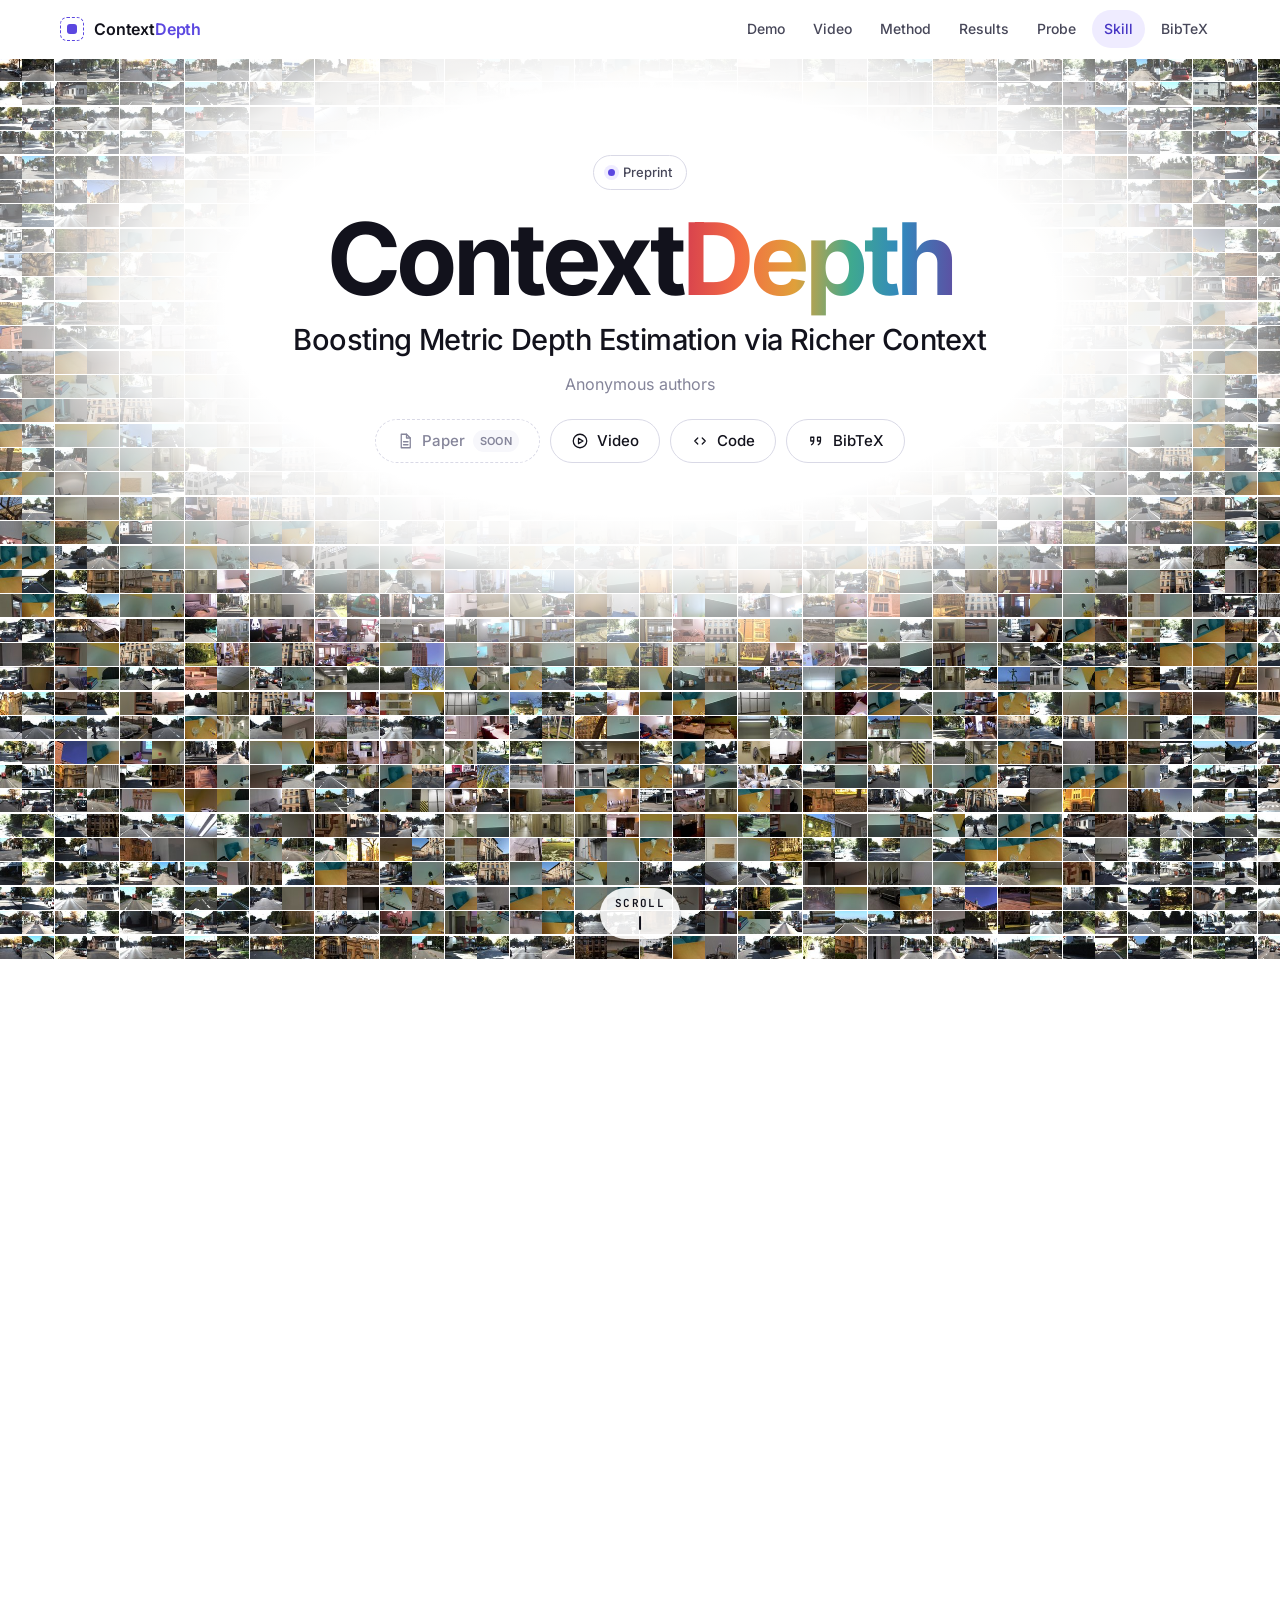
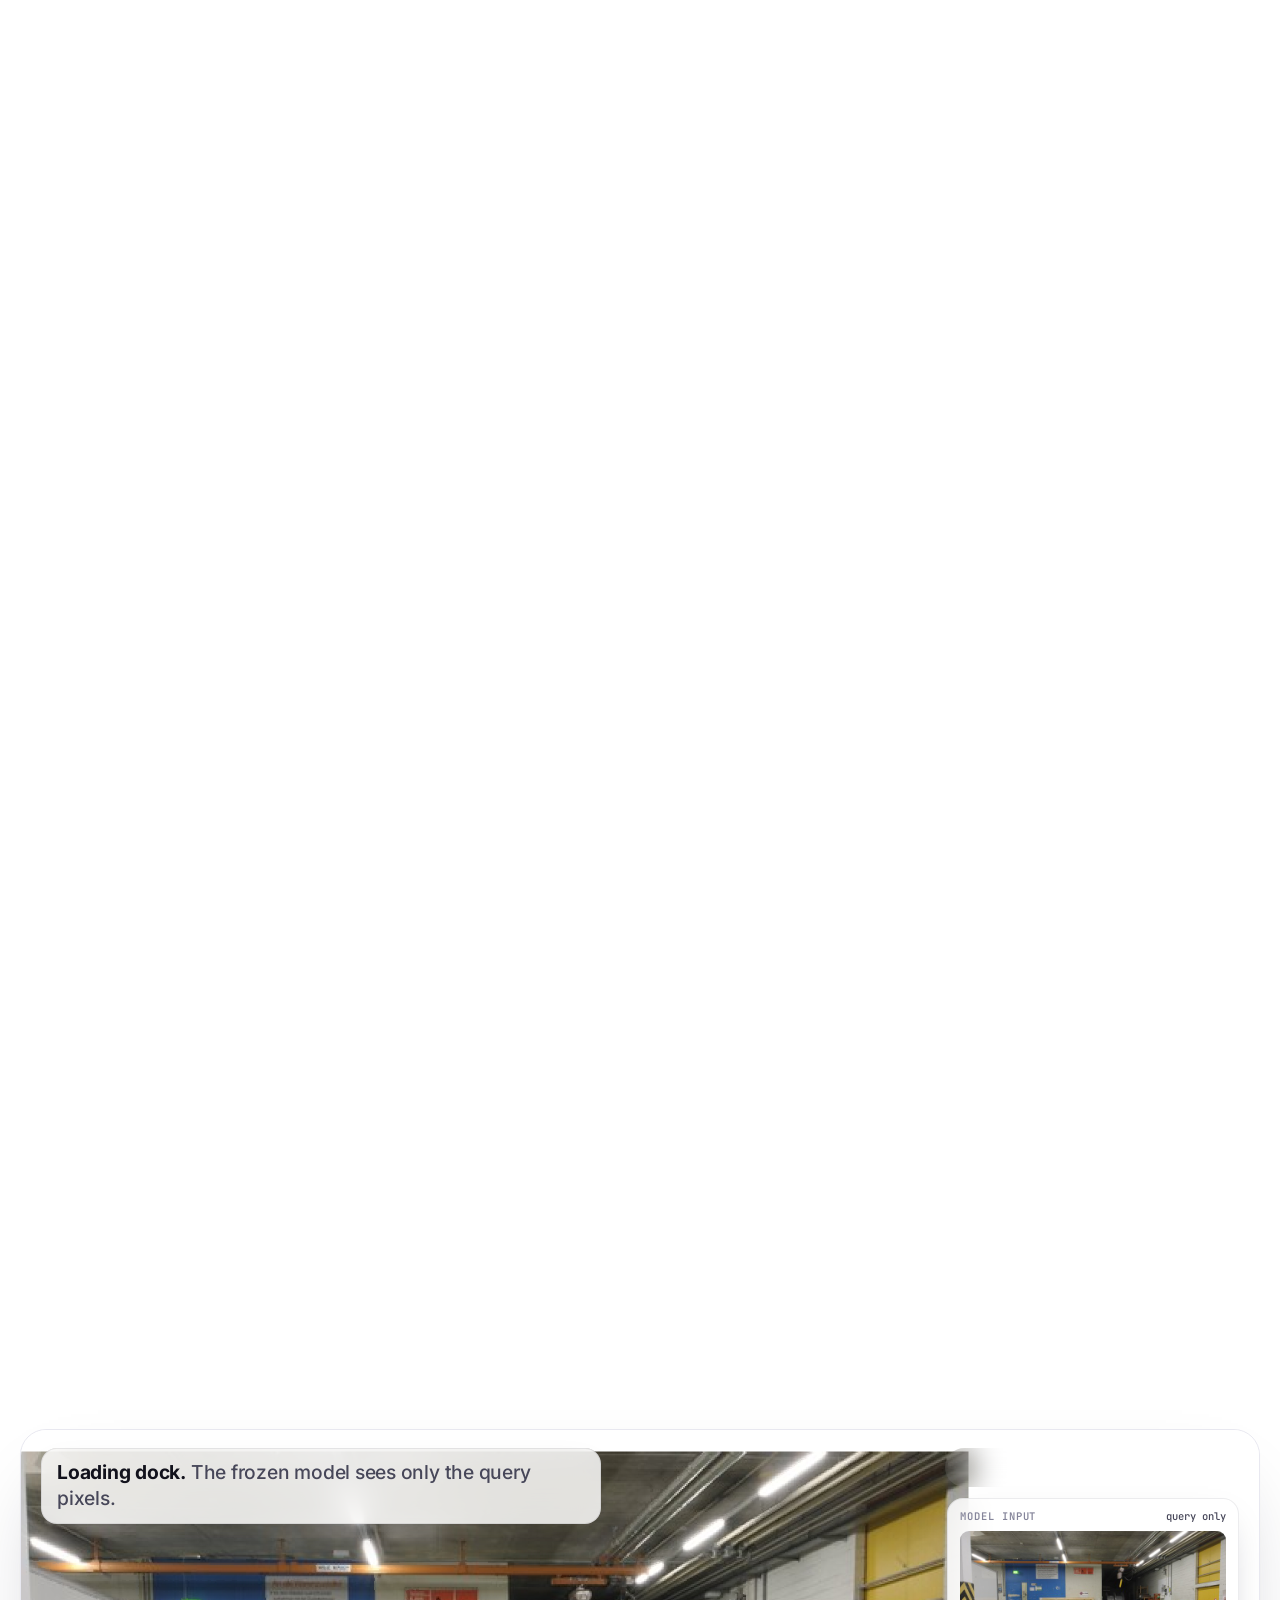
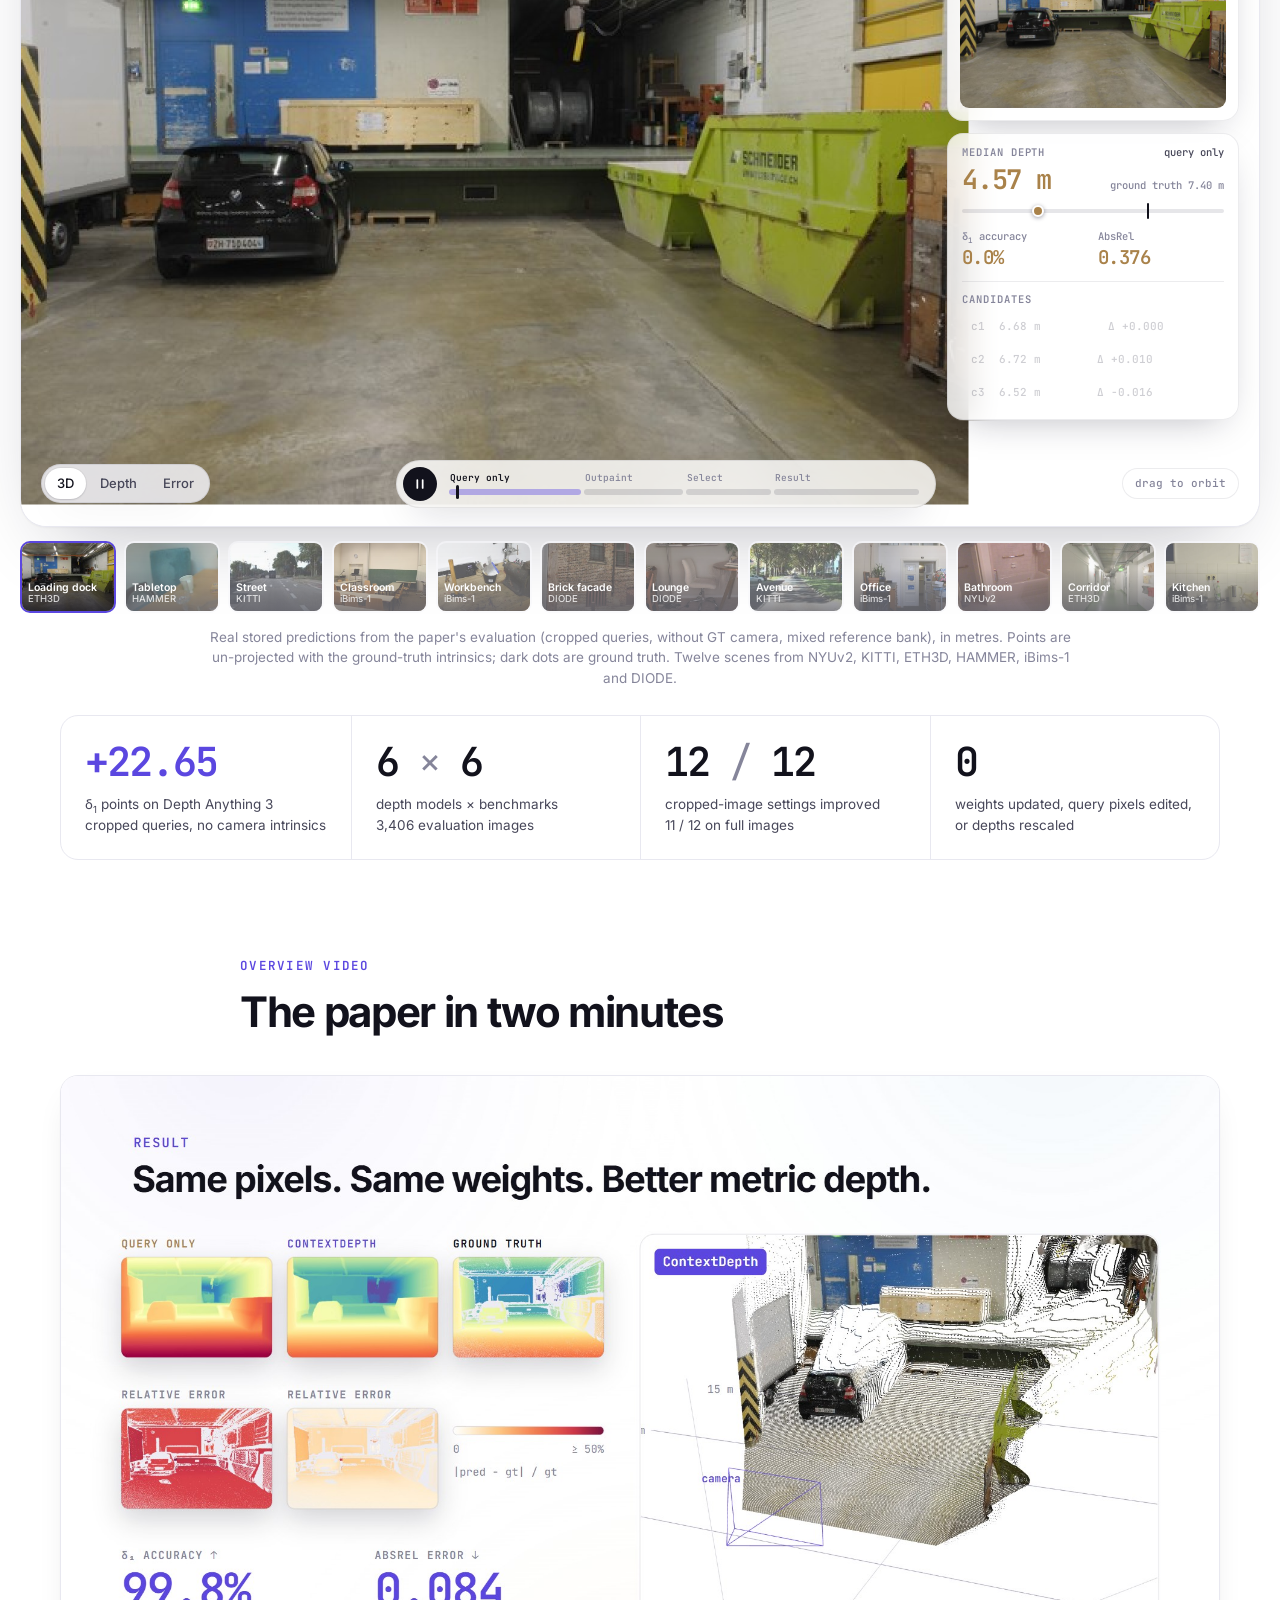
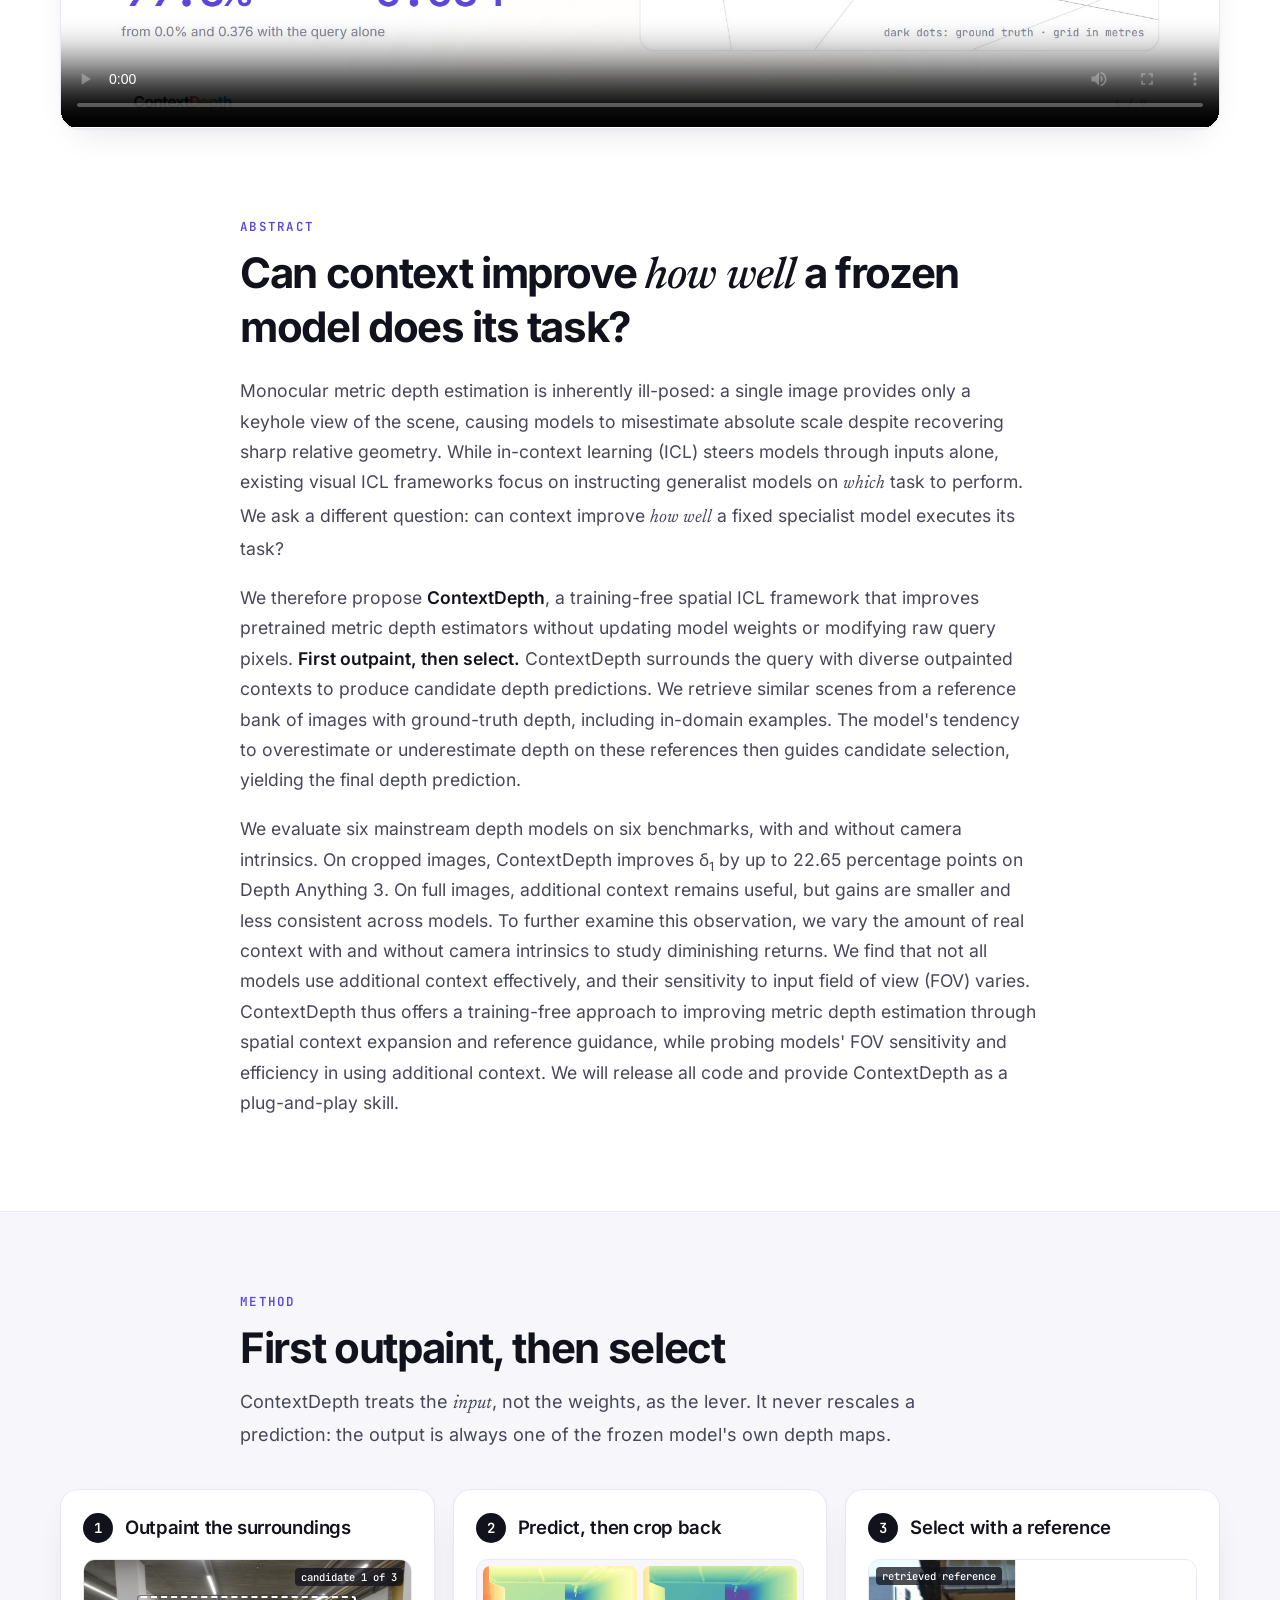
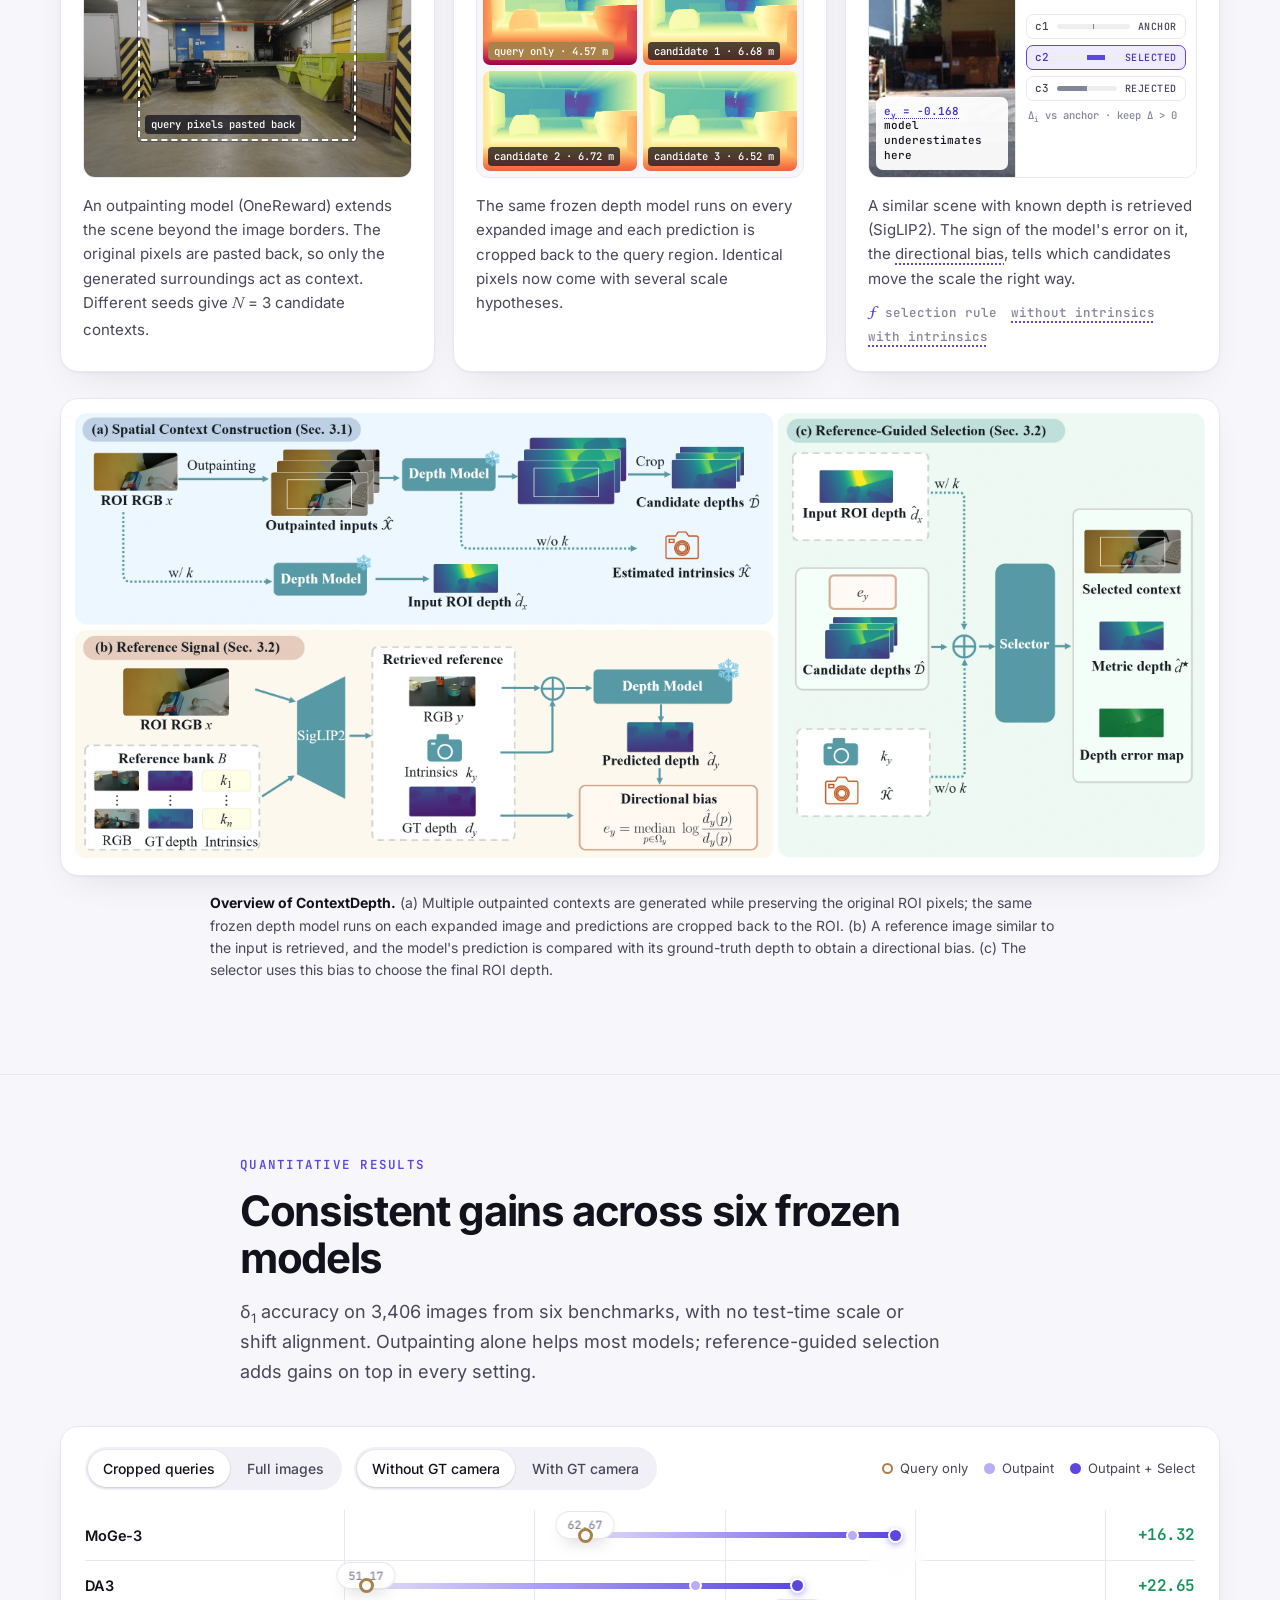
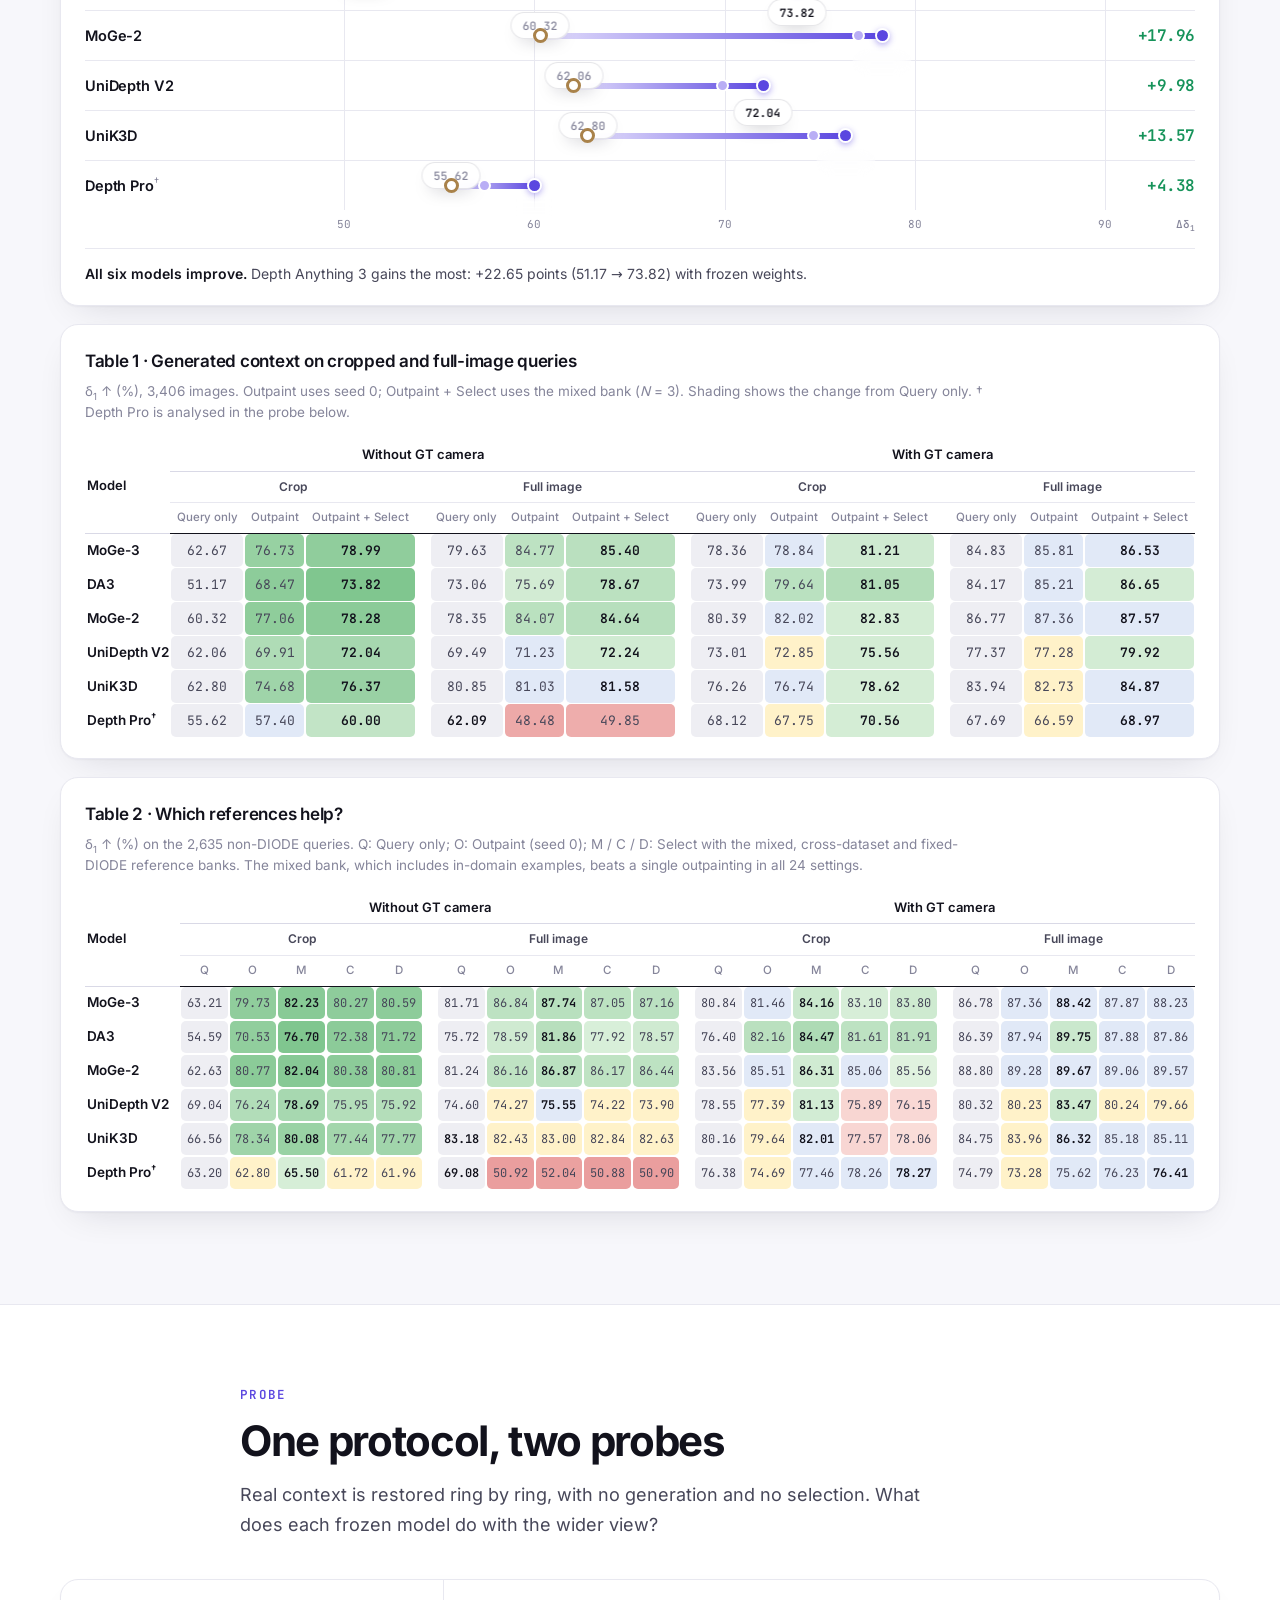
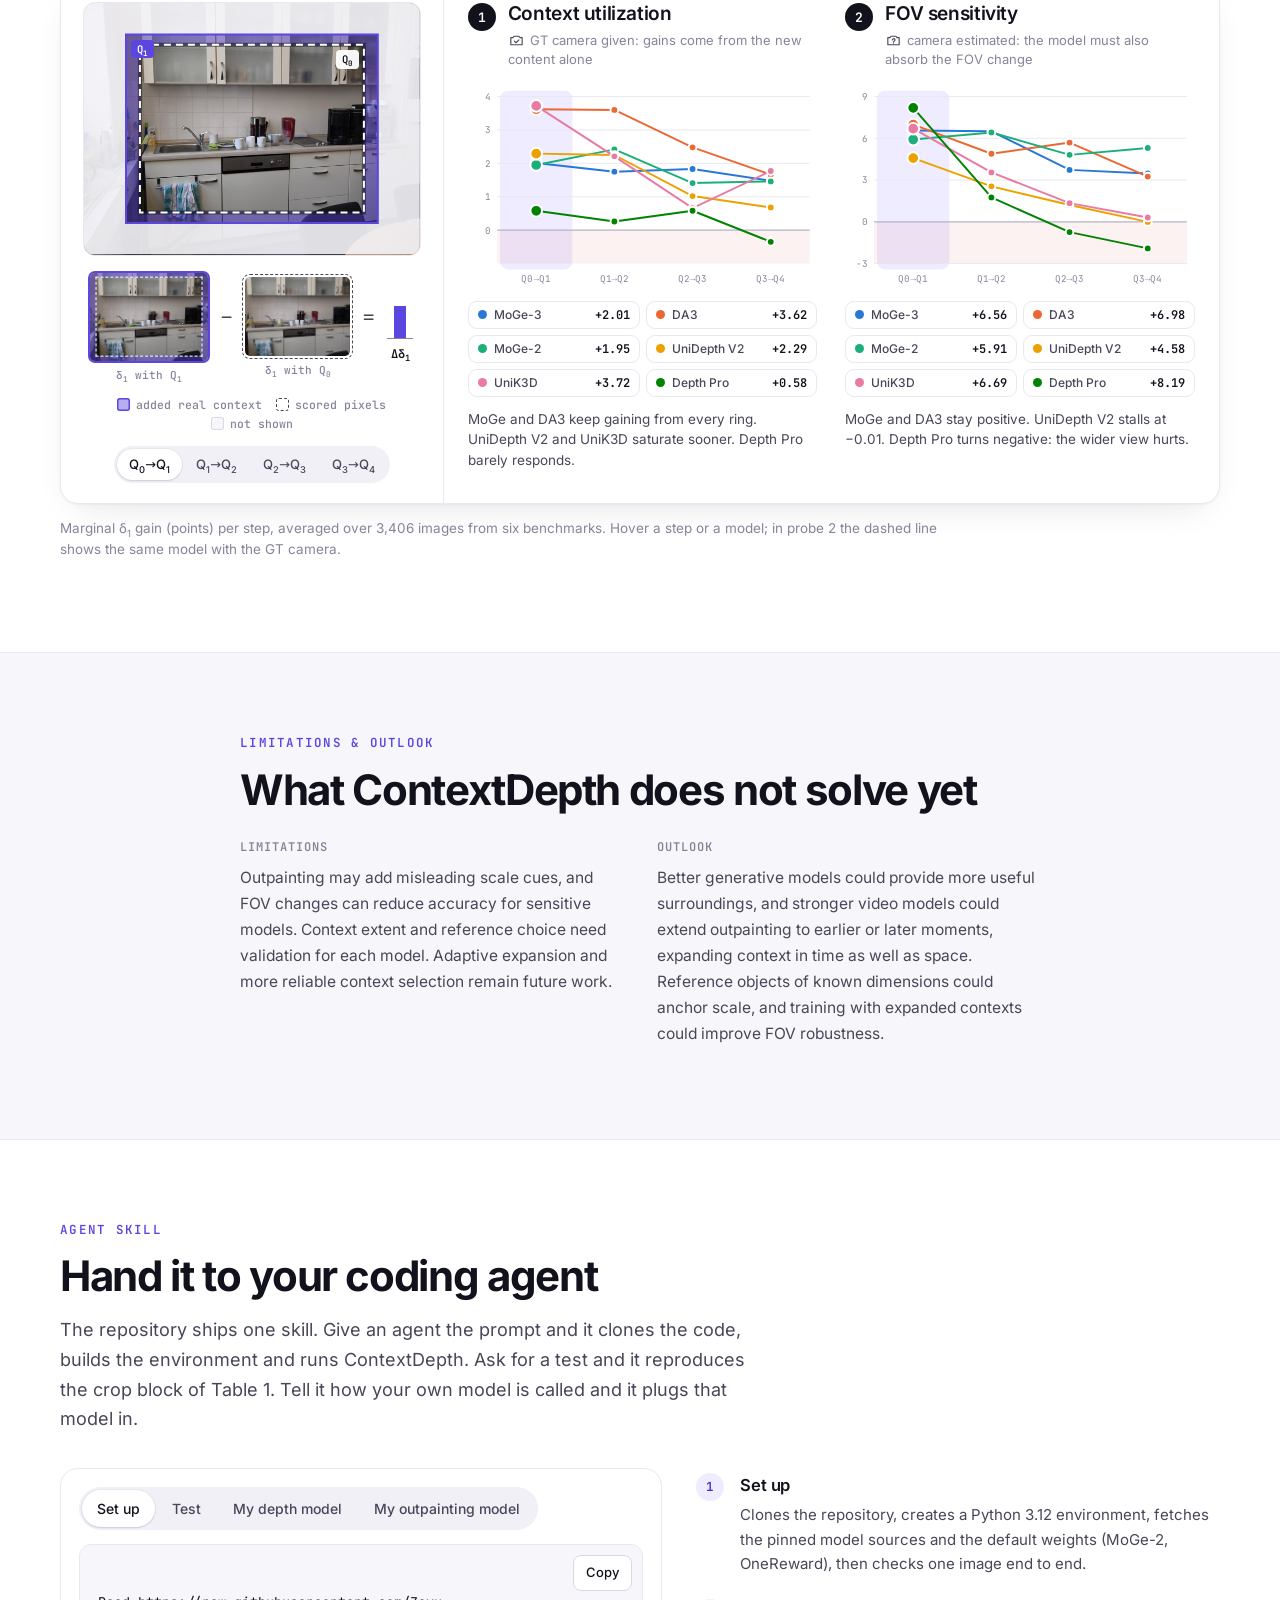
==== index.html @ 03c0731e "Project page" ====
<!doctype html>
<html lang="en">
<head>
<meta charset="utf-8">
<meta name="viewport" content="width=device-width, initial-scale=1">
<title>ContextDepth: Boosting Metric Depth Estimation via Richer Context</title>
<meta name="description" content="ContextDepth is a training-free spatial in-context learning framework: it outpaints the surroundings of an image and uses a retrieved reference to select the best metric depth prediction from a frozen depth model.">
<meta name="theme-color" content="#ffffff">
<link rel="canonical" href="https://zeyu-xiao.github.io/contextdepth/">
<meta property="og:url" content="https://zeyu-xiao.github.io/contextdepth/">
<meta name="robots" content="noindex, nofollow">
<meta property="og:title" content="ContextDepth: Boosting Metric Depth Estimation via Richer Context">
<meta property="og:description" content="First outpaint, then select. A training-free way to improve frozen metric depth models with richer visual context.">
<meta property="og:type" content="website">
<meta property="og:image" content="https://zeyu-xiao.github.io/contextdepth/static/images/social.jpg">
<meta property="og:image:width" content="1200">
<meta property="og:image:height" content="630">
<meta name="twitter:card" content="summary_large_image">
<meta name="twitter:image" content="https://zeyu-xiao.github.io/contextdepth/static/images/social.jpg">
<link rel="icon" href="static/images/favicon.svg" type="image/svg+xml">
<link rel="apple-touch-icon" href="static/images/apple-touch-icon.png">
<!-- Fonts are served from static/fonts: the page makes no request to any other host. -->
<link rel="stylesheet" href="static/css/fonts.css?v=28e9a4ce">
<link rel="stylesheet" href="static/css/style.css?v=b9f60dcc">
</head>
<body>
<noscript><p style="margin:0;padding:12px 16px;background:#fff6e5;color:#5a4300;font:14px/1.5 system-ui,sans-serif;text-align:center">The interactive figures on this page need JavaScript. The video, method and tables are still readable below.</p></noscript>

<header class="nav" id="nav">
  <div class="nav-inner">
    <a class="brand" href="#top" aria-label="ContextDepth, back to top">
      <span class="brand-mark" aria-hidden="true"><i></i></span>
      <span>Context<b>Depth</b></span>
    </a>
    <nav class="nav-links" aria-label="Sections">
      <a href="#demo">Demo</a>
      <a href="#video">Video</a>
      <a href="#method">Method</a>
      <a href="#results">Results</a>
      <a href="#probe">Probe</a>
      <a href="#skill">Skill</a>
      <a href="#bibtex">BibTeX</a>
    </nav>
  </div>
</header>

<main id="top">

<!-- ───────────────────────────── Wall (hero) ───────────────────────────── -->
<!-- Scroll-driven: queries -> outpainted context -> query-only depth -> ContextDepth -> ground truth -> 3D -->
<section class="wall" id="wall" aria-label="Wall of evaluation queries on which ContextDepth improves the frozen model">
  <div class="wall-pin" id="wall-pin">
    <canvas id="wall-canvas"></canvas>
    <div class="wall-veil" id="wall-veil"></div>

    <div class="wall-hero" id="wall-hero">
      <p class="eyebrow-pill"><span class="dot"></span>Preprint</p>
      <h1 class="title">Context<span class="grad">Depth</span></h1>
      <p class="subtitle">Boosting Metric Depth Estimation via Richer Context</p>

      <!-- Authors, paper and code links are filled in by tools/build_dist.ps1 from tools/deploy.json. -->
      <p class="authors">Anonymous authors</p>

      <div class="actions">
        <span class="btn btn-soon" title="The paper will be linked here"><svg viewBox="0 0 24 24" aria-hidden="true"><path d="M7 3h7l5 5v13H7z"/><path d="M14 3v5h5M10 13h6M10 17h6"/></svg>Paper <small>soon</small></span>
        <a class="btn" href="#video">
          <svg viewBox="0 0 24 24" aria-hidden="true"><circle cx="12" cy="12" r="9"/><path d="M10 8.5v7l6-3.5z"/></svg>Video
        </a>
        <a class="btn" href="https://github.com/Zeyu-Xiao/contextdepth" target="_blank" rel="noopener"><svg viewBox="0 0 24 24" aria-hidden="true"><path d="M9 8l-4 4 4 4M15 8l4 4-4 4"/></svg>Code</a>
        <a class="btn" href="#bibtex">
          <svg viewBox="0 0 24 24" aria-hidden="true"><path d="M6 17c2-1 3-3 3-6V7H5v5h3M15 17c2-1 3-3 3-6V7h-4v5h3"/></svg>BibTeX
        </a>
      </div>
    </div>

    <p class="wall-cap glass" id="wall-cap" aria-live="polite"></p>
    <ol class="wall-rail glass" id="wall-rail" aria-hidden="true"></ol>
    <div class="wall-sweep" id="wall-sweep" aria-hidden="true"><span class="sw-l"></span><span class="sw-r"></span></div>
    <div class="wall-card glass" id="wall-card" hidden>
      <canvas id="wall-card-canvas"></canvas>
      <div class="wall-card-meta" id="wall-card-meta"></div>
    </div>
    <div class="wall-scroll" id="wall-scroll" aria-hidden="true"><span>Scroll</span><i></i></div>
  </div>
</section>

<!-- ───────────────────────────── Demo stage ───────────────────────────── -->
<section class="stage-sec">
  <!-- Demo stage: one scene, played end to end in 3D -->
  <div class="wrap wrap-stage" id="demo">
    <div class="stage" id="stage" data-mode="3d">
      <canvas id="st-cloud" aria-label="3D point cloud of the query, un-projected with the predicted depth"></canvas>
      <svg class="st-leaders" id="st-leaders" aria-hidden="true"></svg>
      <div class="st-labels" id="st-labels" aria-hidden="true"></div>

      <div class="st-2d" id="st-2d" hidden>
        <div class="cmp" id="cmp">
          <canvas id="cmp-a"></canvas>
          <canvas id="cmp-b"></canvas>
          <span class="tag tag-l">Query only</span>
          <span class="tag tag-r">ContextDepth</span>
          <div class="cmp-handle" id="cmp-handle"><i></i></div>
          <div class="probe" id="probe" hidden></div>
        </div>
      </div>

      <p class="st-caption" id="st-caption" aria-live="polite"></p>

      <div class="st-top">
        <div class="seg seg-sm glass" id="st-model" role="tablist" aria-label="Depth model">
          <button data-v="da3" aria-selected="true">Depth Anything 3</button>
          <button data-v="moge2" aria-selected="false">MoGe-2</button>
          <button data-v="moge3" aria-selected="false">MoGe-3</button>
        </div>
      </div>

      <aside class="st-hud" id="st-hud">
        <div class="glass st-pip">
          <div class="hud-h"><span>Model input</span><em id="st-pip-tag"></em></div>
          <div class="st-pip-view" id="st-pip-view">
            <div class="st-pip-zoom" id="st-pip-zoom"></div>
            <div class="roi" id="st-pip-roi"></div>
          </div>
        </div>
        <div class="glass st-read">
          <div class="hud-h"><span>Median depth</span><em id="st-state"></em></div>
          <div class="st-med"><b id="st-med">–</b><span id="st-gt"></span></div>
          <div class="st-gauge" id="st-gauge"><i class="g-gt"></i><i class="g-pred"></i></div>
          <div class="st-kpis">
            <div><span>δ<sub>1</sub> accuracy</span><b id="st-d1">–</b></div>
            <div><span>AbsRel</span><b id="st-ar">–</b></div>
          </div>
          <div class="hud-h hud-h2"><span>Candidates</span><em id="st-bias"></em></div>
          <div class="st-cands" id="st-cands"></div>
        </div>
      </aside>

      <div class="st-bottom">
        <div class="seg seg-sm glass" id="st-view" role="tablist" aria-label="View">
          <button data-v="3d" aria-selected="true">3D</button>
          <button data-v="depth" aria-selected="false">Depth</button>
          <button data-v="error" aria-selected="false">Error</button>
        </div>
        <div class="st-timeline glass" id="st-timeline">
          <button type="button" class="st-play" id="st-play" aria-label="Pause"><svg viewBox="0 0 24 24" aria-hidden="true"><path class="i-pause" d="M8 6v12M16 6v12"/><path class="i-play" d="M8 5.5v13l11-6.5z"/></svg></button>
          <div class="st-track" id="st-track" role="slider" aria-label="Demo timeline" tabindex="0"></div>
        </div>
        <div class="st-legend glass" id="st-legend" hidden></div>
        <span class="st-hint glass" id="st-hint">drag to orbit</span>
      </div>
    </div>

    <div class="st-strip" id="st-strip" role="tablist" aria-label="Scenes"></div>
    <p class="fine st-note">
      Real stored predictions from the paper's evaluation (cropped queries, without GT camera, mixed reference bank), in metres.
      Points are un-projected with the ground-truth intrinsics; dark dots are ground truth. Twelve scenes from NYUv2, KITTI, ETH3D, HAMMER, iBims-1 and DIODE.
    </p>
  </div>
</section>

<!-- ───────────────────────────── Key numbers ───────────────────────────── -->
<section class="numbers">
  <div class="wrap wrap-wide">
    <div class="num-grid" data-reveal>
      <div class="num">
        <b><span class="count" data-to="22.65" data-dec="2" data-prefix="+">+22.65</span></b>
        <span>δ<sub>1</sub> points on Depth Anything 3<br>cropped queries, no camera intrinsics</span>
      </div>
      <div class="num">
        <b>6 <i>×</i> 6</b>
        <span>depth models × benchmarks<br>3,406 evaluation images</span>
      </div>
      <div class="num">
        <b>12 <i>/</i> 12</b>
        <span>cropped-image settings improved<br>11 / 12 on full images</span>
      </div>
      <div class="num">
        <b>0</b>
        <span>weights updated, query pixels edited,<br>or depths rescaled</span>
      </div>
    </div>
  </div>
</section>

<!-- ───────────────────────────── Video ───────────────────────────── -->
<section id="video" class="section">
  <div class="wrap">
    <p class="kicker">Overview video</p>
    <h2>The paper in two minutes</h2>
  </div>
  <div class="wrap wrap-wide">
    <div class="video-shell card" data-reveal>
      <video id="demo-video" controls playsinline preload="metadata" poster="static/videos/poster.jpg">
        <source src="static/videos/contextdepth_overview.mp4" type="video/mp4">
        Your browser does not support HTML5 video.
      </video>
    </div>
  </div>
</section>

<!-- ───────────────────────────── Abstract ───────────────────────────── -->
<section id="abstract" class="section">
  <div class="wrap">
    <p class="kicker">Abstract</p>
    <h2>Can context improve <em>how well</em> a frozen model does its task?</h2>
    <div class="prose" data-reveal>
      <p>
        Monocular metric depth estimation is inherently ill-posed: a single image provides only a keyhole view of the scene,
        causing models to misestimate absolute scale despite recovering sharp relative geometry. While in-context learning (ICL)
        steers models through inputs alone, existing visual ICL frameworks focus on instructing generalist models on
        <em>which</em> task to perform. We ask a different question: can context improve <em>how well</em> a fixed specialist
        model executes its task?
      </p>
      <p>
        We therefore propose <strong>ContextDepth</strong>, a training-free spatial ICL framework that improves pretrained metric
        depth estimators without updating model weights or modifying raw query pixels. <strong>First outpaint, then select.</strong>
        ContextDepth surrounds the query with diverse outpainted contexts to produce candidate depth predictions. We retrieve
        similar scenes from a reference bank of images with ground-truth depth, including in-domain examples. The model's tendency
        to overestimate or underestimate depth on these references then guides candidate selection, yielding the final depth prediction.
      </p>
      <p>
        We evaluate six mainstream depth models on six benchmarks, with and without camera intrinsics. On cropped images,
        ContextDepth improves δ<sub>1</sub> by up to 22.65 percentage points on Depth Anything 3. On full images, additional
        context remains useful, but gains are smaller and less consistent across models. To further examine this observation,
        we vary the amount of real context with and without camera intrinsics to study diminishing returns. We find that not all
        models use additional context effectively, and their sensitivity to input field of view (FOV) varies. ContextDepth thus
        offers a training-free approach to improving metric depth estimation through spatial context expansion and reference
        guidance, while probing models' FOV sensitivity and efficiency in using additional context. We will release all code and
        provide ContextDepth as a plug-and-play skill.
      </p>
    </div>
  </div>
</section>

<!-- ───────────────────────────── Method ───────────────────────────── -->
<section id="method" class="section section-tint">
  <div class="wrap">
    <p class="kicker">Method</p>
    <h2>First outpaint, then select</h2>
    <p class="section-lede">
      ContextDepth treats the <em>input</em>, not the weights, as the lever. It never rescales a prediction:
      the output is always one of the frozen model's own depth maps.
    </p>
  </div>
  <div class="wrap wrap-wide">
    <div class="steps">
      <article class="step card" data-reveal>
        <header><span class="step-n">1</span><h3>Outpaint the surroundings</h3></header>
        <div class="step-viz" id="viz-outpaint"></div>
        <p>
          An outpainting model (OneReward) extends the scene beyond the image borders. The original pixels are pasted back,
          so only the generated surroundings act as context. Different seeds give <em>N</em>&nbsp;=&nbsp;3 candidate contexts.
        </p>
      </article>
      <article class="step card" data-reveal>
        <header><span class="step-n">2</span><h3>Predict, then crop back</h3></header>
        <div class="step-viz" id="viz-predict"></div>
        <p>
          The same frozen depth model runs on every expanded image and each prediction is cropped back to the query region.
          Identical pixels now come with several scale hypotheses.
        </p>
      </article>
      <article class="step card" data-reveal>
        <header><span class="step-n">3</span><h3>Select with a reference</h3></header>
        <div class="step-viz" id="viz-select"></div>
        <p>
          A similar scene with known depth is retrieved (SigLIP2). The sign of the model's error on it, the
          <button type="button" class="term" data-pop="pop-bias">directional bias</button>, tells which candidates move the scale the right way.
        </p>
        <p class="term-row"><span aria-hidden="true">ƒ</span> selection rule
          <button type="button" class="term" data-pop="pop-unknown">without intrinsics</button>
          <button type="button" class="term" data-pop="pop-known">with intrinsics</button>
        </p>
      </article>
    </div>

    <!-- Formal rules, shown on demand (hover or click a dotted term) -->
    <template id="pop-bias">
      <h4>Directional bias</h4>
      <p class="math">
        <i>e<sub>y</sub></i> = median<sub><i>p</i> ∈ Ω<sub><i>y</i></sub></sub> log
        <span class="frac"><span><i class="hat">d</i><sub><i>y</i></sub>(<i>p</i>)</span><span><i>d</i><sub><i>y</i></sub>(<i>p</i>)</span></span>
      </p>
      <p>The model predicts the reference <i>y</i> and is compared with its ground truth.
        <i>e<sub>y</sub></i>&nbsp;&gt;&nbsp;0: it overestimates depth in scenes like this; <i>e<sub>y</sub></i>&nbsp;&lt;&nbsp;0: it underestimates.</p>
    </template>
    <template id="pop-unknown">
      <h4>Selection without query intrinsics</h4>
      <p class="math">
        ℰ = { <i>i</i> : <i>e<sub>y</sub></i> · Δ<sub><i>i</i></sub> &lt; 0 },&nbsp;
        <i>i</i><sup>⋆</sup> = arg min<sub><i>i</i> ∈ ℰ</sub> δ(<i class="hat">k</i><sub><i>i</i></sub>, <i>k</i><sub><i>y</i></sub>)
      </p>
      <p>The anchor is the candidate whose estimated camera is closest to the reference's. Candidates that shift depth
        against the bias are eligible; the one with the closest camera wins. If none qualifies, the anchor is kept.</p>
    </template>
    <template id="pop-known">
      <h4>Selection with query intrinsics</h4>
      <p class="math">
        <i>i</i><sup>⋆</sup> = arg max<sub><i>i</i> ∈ ℰ</sub> |Δ<sub><i>i</i></sub>|,&nbsp;
        Δ<sub><i>i</i></sub> = median<sub><i>p</i></sub> log
        <span class="frac"><span><i class="hat">d</i><sub><i>i</i></sub>(<i>p</i>)</span><span><i class="hat">d</i><sub><i>x</i></sub>(<i>p</i>)</span></span>
      </p>
      <p>The query-only prediction is the baseline. Among candidates that correct the bias, the largest change is selected;
        otherwise the query-only prediction is returned.</p>
    </template>

    <figure class="paper-fig" data-reveal>
      <div class="paper-fig-frame card">
        <img src="static/images/overview.webp" alt="Overview of ContextDepth: spatial context construction, reference signal, and reference-guided selection" loading="lazy" width="3142" height="1246">
      </div>
      <figcaption>
        <strong>Overview of ContextDepth.</strong>
        (a) Multiple outpainted contexts are generated while preserving the original ROI pixels; the same frozen depth model runs
        on each expanded image and predictions are cropped back to the ROI.
        (b) A reference image similar to the input is retrieved, and the model's prediction is compared with its ground-truth depth
        to obtain a directional bias.
        (c) The selector uses this bias to choose the final ROI depth.
      </figcaption>
    </figure>
  </div>
</section>

<!-- ───────────────────────────── Results ───────────────────────────── -->
<section id="results" class="section section-tint">
  <div class="wrap">
    <p class="kicker">Quantitative results</p>
    <h2>Consistent gains across six frozen models</h2>
    <p class="section-lede">
      δ<sub>1</sub> accuracy on 3,406 images from six benchmarks, with no test-time scale or shift alignment.
      Outpainting alone helps most models; reference-guided selection adds gains on top in every setting.
    </p>
  </div>
  <div class="wrap wrap-wide">
    <div class="chart card" data-reveal>
      <div class="chart-head">
        <div class="seg" id="ch-input"><button data-v="crop" aria-selected="true">Cropped queries</button><button data-v="full" aria-selected="false">Full images</button></div>
        <div class="seg" id="ch-cam"><button data-v="unknown" aria-selected="true">Without GT camera</button><button data-v="known" aria-selected="false">With GT camera</button></div>
        <div class="chart-key">
          <span><i class="k k-q"></i>Query only</span>
          <span><i class="k k-o"></i>Outpaint</span>
          <span><i class="k k-s"></i>Outpaint + Select</span>
        </div>
      </div>
      <div class="chart-body" id="chart"></div>
      <p class="chart-note" id="chart-note"></p>
    </div>

    <div class="table-card card" data-reveal>
      <div class="table-head">
        <h3>Table 1 · Generated context on cropped and full-image queries</h3>
        <p>δ<sub>1</sub> ↑ (%), 3,406 images. Outpaint uses seed 0; Outpaint + Select uses the mixed bank (<i>N</i> = 3). Shading shows the change from Query only. † Depth Pro is analysed in the probe below.</p>
      </div>
      <div class="table-scroll"><table class="tbl" id="tbl-main"></table></div>
    </div>

    <div class="table-card card" data-reveal>
      <div class="table-head">
        <h3>Table 2 · Which references help?</h3>
        <p>δ<sub>1</sub> ↑ (%) on the 2,635 non-DIODE queries. Q: Query only; O: Outpaint (seed 0); M / C / D: Select with the mixed, cross-dataset and fixed-DIODE reference banks. The mixed bank, which includes in-domain examples, beats a single outpainting in all 24 settings.</p>
      </div>
      <div class="table-scroll"><table class="tbl tbl-dense" id="tbl-banks"></table></div>
    </div>
  </div>
</section>

<!-- ───────────────────────────── Probe ───────────────────────────── -->
<section id="probe" class="section">
  <div class="wrap">
    <p class="kicker">Probe</p>
    <h2>One protocol, two probes</h2>
    <p class="section-lede">Real context is restored ring by ring, with no generation and no selection. What does each frozen model do with the wider view?</p>
  </div>
  <div class="wrap wrap-wide">
    <div class="pb card" id="pb" data-reveal>

      <!-- How the probe works, shown rather than told -->
      <div class="pb-how">
        <div class="pb-stage" id="pb-stage">
          <img src="static/images/probe_scene.jpg" alt="" loading="lazy" width="768" height="576">
          <svg viewBox="0 0 400 300" preserveAspectRatio="none" aria-hidden="true">
            <path id="pb-veil" fill-rule="evenodd" fill="rgba(247,247,251,.9)"/>
            <path id="pb-ring" fill-rule="evenodd" fill="rgba(91,71,224,.44)"/>
            <rect id="pb-out" fill="none" stroke="#5b47e0" stroke-width="2" vector-effect="non-scaling-stroke"/>
            <rect id="pb-in-u" fill="none" stroke="rgba(18,18,40,.55)" stroke-width="4" vector-effect="non-scaling-stroke"/>
            <rect id="pb-in" fill="none" stroke="#fff" stroke-width="2" stroke-dasharray="7 5" vector-effect="non-scaling-stroke"/>
          </svg>
          <span class="pb-tag pb-tag-out" id="pb-tag-out"></span>
          <span class="pb-tag pb-tag-in" id="pb-tag-in"></span>
        </div>

        <div class="pb-eq" aria-hidden="true">
          <div class="pb-op"><div class="pb-thumb wide" id="pb-wide"><i></i></div><span id="pb-wide-l"></span></div>
          <b>−</b>
          <div class="pb-op"><div class="pb-thumb narrow" id="pb-narrow"></div><span id="pb-narrow-l"></span></div>
          <b>=</b>
          <div class="pb-res"><i></i><span>Δδ<sub>1</sub></span></div>
        </div>

        <div class="pb-key" aria-hidden="true">
          <span><i class="k-ring"></i>added real context</span>
          <span><i class="k-score"></i>scored pixels</span>
          <span><i class="k-veil"></i>not shown</span>
        </div>

        <div class="seg seg-sm pb-steps" id="pb-steps" role="tablist" aria-label="Expansion step">
          <button data-v="0" aria-selected="true">Q<sub>0</sub>→Q<sub>1</sub></button>
          <button data-v="1" aria-selected="false">Q<sub>1</sub>→Q<sub>2</sub></button>
          <button data-v="2" aria-selected="false">Q<sub>2</sub>→Q<sub>3</sub></button>
          <button data-v="3" aria-selected="false">Q<sub>3</sub>→Q<sub>4</sub></button>
        </div>
        <p class="sr-only">
          Nested inputs Q0 to Q4 span 66.7%, 75%, 83.3%, 91.7% and 100% of each image dimension. For each adjacent pair, the frozen model
          is run on the narrower and on the wider input, both predictions are scored on the pixels of the narrower input, and the difference
          in δ1 is the marginal gain of the added real context. Results are averaged over 3,406 images.
        </p>
      </div>

      <!-- The two readouts -->
      <div class="pb-probes">
        <article class="pb-probe">
          <header>
            <span class="pb-n">1</span>
            <div>
              <h3>Context utilization</h3>
              <p><svg viewBox="0 0 24 24" aria-hidden="true"><path d="M4 8h3l1.5-2h7L17 8h3v10H4z"/><path d="M9 13l2.2 2.2L15.5 11"/></svg>GT camera given: gains come from the new content alone</p>
            </div>
          </header>
          <div class="pb-chart" id="pb-c1"></div>
          <div class="pb-read" id="pb-r1"></div>
          <p class="pb-take">MoGe and DA3 keep gaining from every ring. UniDepth V2 and UniK3D saturate sooner. Depth Pro barely responds.</p>
        </article>
        <article class="pb-probe">
          <header>
            <span class="pb-n">2</span>
            <div>
              <h3>FOV sensitivity</h3>
              <p><svg viewBox="0 0 24 24" aria-hidden="true"><path d="M4 8h3l1.5-2h7L17 8h3v10H4z"/><path d="M10.3 11.3a1.9 1.9 0 1 1 2.6 1.8c-.6.3-.9.7-.9 1.3M12 16.6v.1"/></svg>camera estimated: the model must also absorb the FOV change</p>
            </div>
          </header>
          <div class="pb-chart" id="pb-c2"></div>
          <div class="pb-read" id="pb-r2"></div>
          <p class="pb-take">MoGe and DA3 stay positive. UniDepth V2 stalls at −0.01. Depth Pro turns negative: the wider view hurts.</p>
        </article>
      </div>
    </div>
    <p class="fine pb-note">Marginal δ<sub>1</sub> gain (points) per step, averaged over 3,406 images from six benchmarks. Hover a step or a model; in probe 2 the dashed line shows the same model with the GT camera.</p>
  </div>
</section>

<!-- ───────────────────────────── Limitations ───────────────────────────── -->
<section id="limits" class="section section-tint">
  <div class="wrap">
    <p class="kicker">Limitations &amp; outlook</p>
    <h2>What ContextDepth does not solve yet</h2>
    <div class="limits" data-reveal>
      <div>
        <h4>Limitations</h4>
        <p>Outpainting may add misleading scale cues, and FOV changes can reduce accuracy for sensitive models.
          Context extent and reference choice need validation for each model. Adaptive expansion and more reliable
          context selection remain future work.</p>
      </div>
      <div>
        <h4>Outlook</h4>
        <p>Better generative models could provide more useful surroundings, and stronger video models could extend outpainting
          to earlier or later moments, expanding context in time as well as space. Reference objects of known dimensions could
          anchor scale, and training with expanded contexts could improve FOV robustness.</p>
      </div>
    </div>
  </div>
</section>

<!-- ───────────────────────────── Agent skill ───────────────────────────── -->
<section id="skill" class="section">
  <div class="wrap wrap-wide">
    <p class="kicker">Agent skill</p>
    <h2>Hand it to your coding agent</h2>
    <p class="section-lede">The repository ships one skill. Give an agent the prompt and it clones the code, builds the environment and runs ContextDepth. Ask for a test and it reproduces the crop block of Table 1. Tell it how your own model is called and it plugs that model in.</p>

    <div class="skill" data-reveal>
      <div class="skill-prompt card">
        <div class="seg skill-tabs" role="tablist" aria-label="What to ask the agent">
          <button type="button" role="tab" aria-selected="true" data-skill="setup">Set up</button>
          <button type="button" role="tab" aria-selected="false" data-skill="test">Test</button>
          <button type="button" role="tab" aria-selected="false" data-skill="depth">My depth model</button>
          <button type="button" role="tab" aria-selected="false" data-skill="outpaint">My outpainting model</button>
        </div>
        <div class="skill-box">
          <button class="copy" id="copy-skill" type="button">Copy</button>
          <pre id="skill-text" tabindex="0"></pre>
        </div>
        <p class="skill-note" id="skill-note"></p>
        <p class="skill-links">
          <a href="https://github.com/Zeyu-Xiao/contextdepth/blob/main/skills/contextdepth/SKILL.md" target="_blank" rel="noopener">Read the skill</a>
          <a href="https://github.com/Zeyu-Xiao/contextdepth" target="_blank" rel="noopener">Repository</a>
          <span>Claude Code: <code>cp -r skills/contextdepth ~/.claude/skills/</code></span>
        </p>
      </div>

      <ol class="skill-steps">
        <li>
          <b>Set up</b>
          <span>Clones the repository, creates a Python 3.12 environment, fetches the pinned model sources and the default weights (MoGe-2, OneReward), then checks one image end to end.</span>
        </li>
        <li>
          <b>Run</b>
          <span>Outpaints your image three times and returns metric depth for the image and for every candidate. With a reference bank it also returns the selected prediction.</span>
        </li>
        <li>
          <b>Test, when you ask</b>
          <span>A quick check on six images, or the full crop block of Table 1: seven depth models, with and without the ground-truth camera, 3,406 images. The cropping code and the OneReward generation code are included; the run generates the outpainted images.</span>
        </li>
        <li>
          <b>Your own models</b>
          <span>Describe how your outpainting model or your metric depth model is called. The agent writes one adapter file and verifies it. The same adapter runs in the test.</span>
        </li>
      </ol>
    </div>
  </div>
  <script type="application/json" id="skill-prompts">
  {
    "setup": {
      "prompt": "Read https://raw.githubusercontent.com/Zeyu-Xiao/contextdepth/main/skills/contextdepth/SKILL.md and follow it to set up ContextDepth on this machine. Ask me before any large download.",
      "note": "Needs Linux, an NVIDIA GPU and Python 3.12. FLUX.1-Fill-dev is a gated model: you accept its terms and log in to Hugging Face yourself."
    },
    "test": {
      "prompt": "Read https://raw.githubusercontent.com/Zeyu-Xiao/contextdepth/main/skills/contextdepth/SKILL.md and set up ContextDepth. Then run the quick check from its test section and show me the report. Ask me before starting the full Table 1 run.",
      "note": "Quick check: one 41 MB download and 18 generated images. Full run: 2.9 GB of evaluation data, eight depth checkpoints and 10,218 generated images."
    },
    "depth": {
      "prompt": "Read https://raw.githubusercontent.com/Zeyu-Xiao/contextdepth/main/skills/contextdepth/SKILL.md and integrate my metric depth model into ContextDepth.\nCode: [repository or local path]\nWeights: [path]\nHow it is called: [the inference call, and whether it accepts camera intrinsics]\nRun ContextDepth with it on one image and tell me which checks you ran.",
      "note": "The model must predict metric depth. A camera estimate is only needed for selection when intrinsics are unknown."
    },
    "outpaint": {
      "prompt": "Read https://raw.githubusercontent.com/Zeyu-Xiao/contextdepth/main/skills/contextdepth/SKILL.md and integrate my outpainting model into ContextDepth.\nCode: [repository or local path]\nWeights: [path]\nHow it is called: [how it takes the image, the mask and the seed]\nGenerate three candidates for one image with it and tell me which checks you ran.",
      "note": "The adapter receives the image, its place on the canvas and one seed per candidate. The original pixels are pasted back unchanged."
    }
  }
  </script>
</section>

<!-- ───────────────────────────── BibTeX ───────────────────────────── -->
<section id="bibtex" class="section">
  <div class="wrap">
    <p class="kicker">Citation</p>
    <h2>BibTeX</h2>
    <div class="bib card">
      <button class="copy" id="copy-bib" type="button">Copy</button>
<pre id="bib-text">@misc{contextdepth,
  title  = {ContextDepth: Boosting Metric Depth Estimation via Richer Context},
  author = {Anonymous},
  note   = {Preprint},
  year   = {2026}
}</pre>
    </div>
  </div>
</section>

</main>

<footer class="footer">
  <div class="wrap">
    <p>ContextDepth</p>
    <p class="fine">Evaluation data follows the MoGe-2 preprocessing of NYUv2, KITTI, ETH3D, HAMMER, iBims-1 and DIODE. Outpainting uses FLUX.1-Fill-dev with OneReward weights.</p>
  </div>
</footer>

<script src="static/js/data.js?v=46cc88ed"></script>
<script src="static/data/scenes.js?v=7a3493b1"></script>
<script src="static/wall/wall.js?v=8f9fa0c8"></script>
<script src="static/js/depth.js?v=be268150"></script>
<script src="static/js/cloud.js?v=b09923f0"></script>
<script src="static/js/app.js?v=e311879e"></script>
</body>
</html>
---- static/css/fonts.css ----
/* Inter, JetBrains Mono and Newsreader (SIL Open Font License 1.1), served from static/fonts so the page makes no external requests. */
@font-face {
  font-family: 'Inter';
  font-style: normal;
  font-weight: 400;
  font-display: swap;
  src: url(../fonts/inter-normal-greek.woff2) format('woff2');
  unicode-range: U+0370-0377, U+037A-037F, U+0384-038A, U+038C, U+038E-03A1, U+03A3-03FF;
}
@font-face {
  font-family: 'Inter';
  font-style: normal;
  font-weight: 400;
  font-display: swap;
  src: url(../fonts/inter-normal-latin-ext.woff2) format('woff2');
  unicode-range: U+0100-02BA, U+02BD-02C5, U+02C7-02CC, U+02CE-02D7, U+02DD-02FF, U+0304, U+0308, U+0329, U+1D00-1DBF, U+1E00-1E9F, U+1EF2-1EFF, U+2020, U+20A0-20AB, U+20AD-20C4, U+2113, U+2C60-2C7F, U+A720-A7FF;
}
@font-face {
  font-family: 'Inter';
  font-style: normal;
  font-weight: 400;
  font-display: swap;
  src: url(../fonts/inter-normal-latin.woff2) format('woff2');
  unicode-range: U+0000-00FF, U+0131, U+0152-0153, U+02BB-02BC, U+02C6, U+02DA, U+02DC, U+0304, U+0308, U+0329, U+2000-206F, U+20AC, U+2122, U+2191, U+2193, U+2212, U+2215, U+FEFF, U+FFFD;
}
@font-face {
  font-family: 'Inter';
  font-style: normal;
  font-weight: 500;
  font-display: swap;
  src: url(../fonts/inter-normal-greek.woff2) format('woff2');
  unicode-range: U+0370-0377, U+037A-037F, U+0384-038A, U+038C, U+038E-03A1, U+03A3-03FF;
}
@font-face {
  font-family: 'Inter';
  font-style: normal;
  font-weight: 500;
  font-display: swap;
  src: url(../fonts/inter-normal-latin-ext.woff2) format('woff2');
  unicode-range: U+0100-02BA, U+02BD-02C5, U+02C7-02CC, U+02CE-02D7, U+02DD-02FF, U+0304, U+0308, U+0329, U+1D00-1DBF, U+1E00-1E9F, U+1EF2-1EFF, U+2020, U+20A0-20AB, U+20AD-20C4, U+2113, U+2C60-2C7F, U+A720-A7FF;
}
@font-face {
  font-family: 'Inter';
  font-style: normal;
  font-weight: 500;
  font-display: swap;
  src: url(../fonts/inter-normal-latin.woff2) format('woff2');
  unicode-range: U+0000-00FF, U+0131, U+0152-0153, U+02BB-02BC, U+02C6, U+02DA, U+02DC, U+0304, U+0308, U+0329, U+2000-206F, U+20AC, U+2122, U+2191, U+2193, U+2212, U+2215, U+FEFF, U+FFFD;
}
@font-face {
  font-family: 'Inter';
  font-style: normal;
  font-weight: 600;
  font-display: swap;
  src: url(../fonts/inter-normal-greek.woff2) format('woff2');
  unicode-range: U+0370-0377, U+037A-037F, U+0384-038A, U+038C, U+038E-03A1, U+03A3-03FF;
}
@font-face {
  font-family: 'Inter';
  font-style: normal;
  font-weight: 600;
  font-display: swap;
  src: url(../fonts/inter-normal-latin-ext.woff2) format('woff2');
  unicode-range: U+0100-02BA, U+02BD-02C5, U+02C7-02CC, U+02CE-02D7, U+02DD-02FF, U+0304, U+0308, U+0329, U+1D00-1DBF, U+1E00-1E9F, U+1EF2-1EFF, U+2020, U+20A0-20AB, U+20AD-20C4, U+2113, U+2C60-2C7F, U+A720-A7FF;
}
@font-face {
  font-family: 'Inter';
  font-style: normal;
  font-weight: 600;
  font-display: swap;
  src: url(../fonts/inter-normal-latin.woff2) format('woff2');
  unicode-range: U+0000-00FF, U+0131, U+0152-0153, U+02BB-02BC, U+02C6, U+02DA, U+02DC, U+0304, U+0308, U+0329, U+2000-206F, U+20AC, U+2122, U+2191, U+2193, U+2212, U+2215, U+FEFF, U+FFFD;
}
@font-face {
  font-family: 'Inter';
  font-style: normal;
  font-weight: 700;
  font-display: swap;
  src: url(../fonts/inter-normal-greek.woff2) format('woff2');
  unicode-range: U+0370-0377, U+037A-037F, U+0384-038A, U+038C, U+038E-03A1, U+03A3-03FF;
}
@font-face {
  font-family: 'Inter';
  font-style: normal;
  font-weight: 700;
  font-display: swap;
  src: url(../fonts/inter-normal-latin-ext.woff2) format('woff2');
  unicode-range: U+0100-02BA, U+02BD-02C5, U+02C7-02CC, U+02CE-02D7, U+02DD-02FF, U+0304, U+0308, U+0329, U+1D00-1DBF, U+1E00-1E9F, U+1EF2-1EFF, U+2020, U+20A0-20AB, U+20AD-20C4, U+2113, U+2C60-2C7F, U+A720-A7FF;
}
@font-face {
  font-family: 'Inter';
  font-style: normal;
  font-weight: 700;
  font-display: swap;
  src: url(../fonts/inter-normal-latin.woff2) format('woff2');
  unicode-range: U+0000-00FF, U+0131, U+0152-0153, U+02BB-02BC, U+02C6, U+02DA, U+02DC, U+0304, U+0308, U+0329, U+2000-206F, U+20AC, U+2122, U+2191, U+2193, U+2212, U+2215, U+FEFF, U+FFFD;
}
@font-face {
  font-family: 'JetBrains Mono';
  font-style: normal;
  font-weight: 400;
  font-display: swap;
  src: url(../fonts/jetbrainsmono-normal-greek.woff2) format('woff2');
  unicode-range: U+0370-0377, U+037A-037F, U+0384-038A, U+038C, U+038E-03A1, U+03A3-03FF;
}
@font-face {
  font-family: 'JetBrains Mono';
  font-style: normal;
  font-weight: 400;
  font-display: swap;
  src: url(../fonts/jetbrainsmono-normal-latin-ext.woff2) format('woff2');
  unicode-range: U+0100-02BA, U+02BD-02C5, U+02C7-02CC, U+02CE-02D7, U+02DD-02FF, U+0304, U+0308, U+0329, U+1D00-1DBF, U+1E00-1E9F, U+1EF2-1EFF, U+2020, U+20A0-20AB, U+20AD-20C4, U+2113, U+2C60-2C7F, U+A720-A7FF;
}
@font-face {
  font-family: 'JetBrains Mono';
  font-style: normal;
  font-weight: 400;
  font-display: swap;
  src: url(../fonts/jetbrainsmono-normal-latin.woff2) format('woff2');
  unicode-range: U+0000-00FF, U+0131, U+0152-0153, U+02BB-02BC, U+02C6, U+02DA, U+02DC, U+0304, U+0308, U+0329, U+2000-206F, U+20AC, U+2122, U+2191, U+2193, U+2212, U+2215, U+FEFF, U+FFFD;
}
@font-face {
  font-family: 'JetBrains Mono';
  font-style: normal;
  font-weight: 500;
  font-display: swap;
  src: url(../fonts/jetbrainsmono-normal-greek.woff2) format('woff2');
  unicode-range: U+0370-0377, U+037A-037F, U+0384-038A, U+038C, U+038E-03A1, U+03A3-03FF;
}
@font-face {
  font-family: 'JetBrains Mono';
  font-style: normal;
  font-weight: 500;
  font-display: swap;
  src: url(../fonts/jetbrainsmono-normal-latin-ext.woff2) format('woff2');
  unicode-range: U+0100-02BA, U+02BD-02C5, U+02C7-02CC, U+02CE-02D7, U+02DD-02FF, U+0304, U+0308, U+0329, U+1D00-1DBF, U+1E00-1E9F, U+1EF2-1EFF, U+2020, U+20A0-20AB, U+20AD-20C4, U+2113, U+2C60-2C7F, U+A720-A7FF;
}
@font-face {
  font-family: 'JetBrains Mono';
  font-style: normal;
  font-weight: 500;
  font-display: swap;
  src: url(../fonts/jetbrainsmono-normal-latin.woff2) format('woff2');
  unicode-range: U+0000-00FF, U+0131, U+0152-0153, U+02BB-02BC, U+02C6, U+02DA, U+02DC, U+0304, U+0308, U+0329, U+2000-206F, U+20AC, U+2122, U+2191, U+2193, U+2212, U+2215, U+FEFF, U+FFFD;
}
@font-face {
  font-family: 'JetBrains Mono';
  font-style: normal;
  font-weight: 600;
  font-display: swap;
  src: url(../fonts/jetbrainsmono-normal-greek.woff2) format('woff2');
  unicode-range: U+0370-0377, U+037A-037F, U+0384-038A, U+038C, U+038E-03A1, U+03A3-03FF;
}
@font-face {
  font-family: 'JetBrains Mono';
  font-style: normal;
  font-weight: 600;
  font-display: swap;
  src: url(../fonts/jetbrainsmono-normal-latin-ext.woff2) format('woff2');
  unicode-range: U+0100-02BA, U+02BD-02C5, U+02C7-02CC, U+02CE-02D7, U+02DD-02FF, U+0304, U+0308, U+0329, U+1D00-1DBF, U+1E00-1E9F, U+1EF2-1EFF, U+2020, U+20A0-20AB, U+20AD-20C4, U+2113, U+2C60-2C7F, U+A720-A7FF;
}
@font-face {
  font-family: 'JetBrains Mono';
  font-style: normal;
  font-weight: 600;
  font-display: swap;
  src: url(../fonts/jetbrainsmono-normal-latin.woff2) format('woff2');
  unicode-range: U+0000-00FF, U+0131, U+0152-0153, U+02BB-02BC, U+02C6, U+02DA, U+02DC, U+0304, U+0308, U+0329, U+2000-206F, U+20AC, U+2122, U+2191, U+2193, U+2212, U+2215, U+FEFF, U+FFFD;
}
@font-face {
  font-family: 'Newsreader';
  font-style: italic;
  font-weight: 400;
  font-display: swap;
  src: url(../fonts/newsreader-italic-latin-ext.woff2) format('woff2');
  unicode-range: U+0100-02BA, U+02BD-02C5, U+02C7-02CC, U+02CE-02D7, U+02DD-02FF, U+0304, U+0308, U+0329, U+1D00-1DBF, U+1E00-1E9F, U+1EF2-1EFF, U+2020, U+20A0-20AB, U+20AD-20C4, U+2113, U+2C60-2C7F, U+A720-A7FF;
}
@font-face {
  font-family: 'Newsreader';
  font-style: italic;
  font-weight: 400;
  font-display: swap;
  src: url(../fonts/newsreader-italic-latin.woff2) format('woff2');
  unicode-range: U+0000-00FF, U+0131, U+0152-0153, U+02BB-02BC, U+02C6, U+02DA, U+02DC, U+0304, U+0308, U+0329, U+2000-206F, U+20AC, U+2122, U+2191, U+2193, U+2212, U+2215, U+FEFF, U+FFFD;
}
@font-face {
  font-family: 'Newsreader';
  font-style: italic;
  font-weight: 500;
  font-display: swap;
  src: url(../fonts/newsreader-italic-latin-ext.woff2) format('woff2');
  unicode-range: U+0100-02BA, U+02BD-02C5, U+02C7-02CC, U+02CE-02D7, U+02DD-02FF, U+0304, U+0308, U+0329, U+1D00-1DBF, U+1E00-1E9F, U+1EF2-1EFF, U+2020, U+20A0-20AB, U+20AD-20C4, U+2113, U+2C60-2C7F, U+A720-A7FF;
}
@font-face {
  font-family: 'Newsreader';
  font-style: italic;
  font-weight: 500;
  font-display: swap;
  src: url(../fonts/newsreader-italic-latin.woff2) format('woff2');
  unicode-range: U+0000-00FF, U+0131, U+0152-0153, U+02BB-02BC, U+02C6, U+02DA, U+02DC, U+0304, U+0308, U+0329, U+2000-206F, U+20AC, U+2122, U+2191, U+2193, U+2212, U+2215, U+FEFF, U+FFFD;
}
@font-face {
  font-family: 'Newsreader';
  font-style: normal;
  font-weight: 400;
  font-display: swap;
  src: url(../fonts/newsreader-normal-latin-ext.woff2) format('woff2');
  unicode-range: U+0100-02BA, U+02BD-02C5, U+02C7-02CC, U+02CE-02D7, U+02DD-02FF, U+0304, U+0308, U+0329, U+1D00-1DBF, U+1E00-1E9F, U+1EF2-1EFF, U+2020, U+20A0-20AB, U+20AD-20C4, U+2113, U+2C60-2C7F, U+A720-A7FF;
}
@font-face {
  font-family: 'Newsreader';
  font-style: normal;
  font-weight: 400;
  font-display: swap;
  src: url(../fonts/newsreader-normal-latin.woff2) format('woff2');
  unicode-range: U+0000-00FF, U+0131, U+0152-0153, U+02BB-02BC, U+02C6, U+02DA, U+02DC, U+0304, U+0308, U+0329, U+2000-206F, U+20AC, U+2122, U+2191, U+2193, U+2212, U+2215, U+FEFF, U+FFFD;
}
@font-face {
  font-family: 'Newsreader';
  font-style: normal;
  font-weight: 500;
  font-display: swap;
  src: url(../fonts/newsreader-normal-latin-ext.woff2) format('woff2');
  unicode-range: U+0100-02BA, U+02BD-02C5, U+02C7-02CC, U+02CE-02D7, U+02DD-02FF, U+0304, U+0308, U+0329, U+1D00-1DBF, U+1E00-1E9F, U+1EF2-1EFF, U+2020, U+20A0-20AB, U+20AD-20C4, U+2113, U+2C60-2C7F, U+A720-A7FF;
}
@font-face {
  font-family: 'Newsreader';
  font-style: normal;
  font-weight: 500;
  font-display: swap;
  src: url(../fonts/newsreader-normal-latin.woff2) format('woff2');
  unicode-range: U+0000-00FF, U+0131, U+0152-0153, U+02BB-02BC, U+02C6, U+02DA, U+02DC, U+0304, U+0308, U+0329, U+2000-206F, U+20AC, U+2122, U+2191, U+2193, U+2212, U+2215, U+FEFF, U+FFFD;
}
---- static/css/style.css ----
/* ContextDepth project page */
:root {
  --bg: #ffffff;
  --tint: #f7f7fb;
  --ink: #12121c;
  --ink-2: #474759;
  --ink-3: #85859a;
  --line: #e8e8f0;
  --line-2: #d9d9e6;
  --accent: #5b47e0;
  --accent-ink: #4635c4;
  --accent-soft: #efecff;
  --base: #a9824a;          /* query-only / baseline */
  --base-soft: #f6efe3;
  --good: #16935a;
  --good-soft: #e3f4ea;
  --bad: #d5484d;
  --bad-soft: #fbe6e5;
  --radius: 18px;
  --shadow: 0 1px 2px rgba(18, 18, 40, .04), 0 14px 36px -18px rgba(18, 18, 40, .16);
  --sans: 'Inter', ui-sans-serif, system-ui, -apple-system, 'Segoe UI', Roboto, 'Helvetica Neue', Arial, 'PingFang SC', 'Microsoft YaHei', sans-serif;
  --serif: 'Newsreader', 'Iowan Old Style', 'Palatino Linotype', Georgia, 'Times New Roman', serif;
  --mono: 'JetBrains Mono', ui-monospace, 'SF Mono', Menlo, Consolas, monospace;
}

* { box-sizing: border-box; }
html { scroll-behavior: smooth; scroll-padding-top: 76px; -webkit-text-size-adjust: 100%; }
body {
  margin: 0; background: var(--bg); color: var(--ink);
  font: 400 17px/1.65 var(--sans);
  -webkit-font-smoothing: antialiased; text-rendering: optimizeLegibility;
}
img, canvas, video { display: block; max-width: 100%; }
[hidden] { display: none !important; }
a { color: var(--accent-ink); text-decoration: none; }
a:hover { text-decoration: underline; text-underline-offset: 3px; }
h1, h2, h3, h4, p, figure { margin: 0; }
sub, sup { font-size: .72em; line-height: 0; }
button { font: inherit; color: inherit; cursor: pointer; }
:focus-visible { outline: 2px solid var(--accent); outline-offset: 2px; border-radius: 6px; }

.wrap { width: min(100% - 40px, 800px); margin-inline: auto; }
.wrap-wide { width: min(100% - 40px, 1160px); }
.card { background: #fff; border: 1px solid var(--line); border-radius: var(--radius); box-shadow: var(--shadow); }
.fine { font-size: 13.5px; line-height: 1.55; color: var(--ink-3); }
em { font-family: var(--serif); font-style: italic; font-size: 1.06em; }

/* ── Nav ─────────────────────────────────────────── */
.nav {
  position: sticky; top: 0; z-index: 50;
  background: rgba(255, 255, 255, .82); backdrop-filter: saturate(160%) blur(14px); -webkit-backdrop-filter: saturate(160%) blur(14px);
  border-bottom: 1px solid transparent; transition: border-color .25s;
}
.nav.scrolled { border-bottom-color: var(--line); }
.nav-inner { width: min(100% - 40px, 1160px); margin-inline: auto; height: 58px; display: flex; align-items: center; justify-content: space-between; gap: 20px; }
.brand { display: inline-flex; align-items: center; gap: 10px; color: var(--ink); font-weight: 600; letter-spacing: -.01em; font-size: 16px; }
.brand:hover { text-decoration: none; }
.brand b { font-weight: 600; color: var(--accent); }
.brand-mark { width: 24px; height: 24px; border-radius: 7px; border: 1.5px dashed var(--accent); display: grid; place-items: center; }
.brand-mark i { width: 10px; height: 10px; border-radius: 3px; background: var(--accent); }
.nav-links { display: flex; gap: 4px; }
.nav-links a { color: var(--ink-2); font-size: 14px; font-weight: 500; padding: 7px 12px; border-radius: 999px; transition: background .2s, color .2s; }
.nav-links a:hover { background: var(--tint); color: var(--ink); text-decoration: none; }
.nav-links a.active { color: var(--accent-ink); background: var(--accent-soft); }

/* ── Hero ────────────────────────────────────────── */
.hero { padding: 64px 0 34px; text-align: center; position: relative; }
.hero::before {
  content: ''; position: absolute; inset: -58px 0 auto 0; height: 560px; z-index: -1; pointer-events: none;
  background:
    radial-gradient(520px 260px at 22% 8%, rgba(91, 71, 224, .09), transparent 70%),
    radial-gradient(520px 260px at 80% 0%, rgba(50, 136, 189, .08), transparent 70%),
    radial-gradient(420px 220px at 52% 30%, rgba(253, 174, 97, .07), transparent 70%);
}
.eyebrow-pill {
  display: inline-flex; align-items: center; gap: 8px; font-size: 13px; font-weight: 500; color: var(--ink-2);
  padding: 6px 14px; border: 1px solid var(--line-2); border-radius: 999px; background: #fff; margin-bottom: 26px;
}
.eyebrow-pill .dot { width: 7px; height: 7px; border-radius: 50%; background: var(--accent); box-shadow: 0 0 0 4px var(--accent-soft); }
.title { font-size: clamp(54px, 9.4vw, 108px); line-height: .98; letter-spacing: -.045em; font-weight: 700; }
.title .grad {
  background: linear-gradient(92deg, #d53e4f 0%, #f46d43 22%, #e0a03a 42%, #3fa98f 62%, #3288bd 80%, #5e4fa2 100%);
  -webkit-background-clip: text; background-clip: text; color: transparent;
}
.subtitle { margin-top: 18px; font-size: clamp(20px, 2.7vw, 29px); line-height: 1.25; letter-spacing: -.02em; font-weight: 500; color: var(--ink); }
.authors { margin-top: 20px; font-size: 16px; color: var(--ink-3); }
.authors a { color: var(--ink-2); text-decoration: none; border-bottom: 1px solid var(--line-2); }
.authors a:hover { color: var(--accent); border-color: currentColor; }
.authors sup, .affils sup { font-size: .68em; margin-left: 1px; }
.affils { margin-top: 4px; font-size: 14px; color: var(--ink-3); }
.affils span + span { margin-left: 14px; }
.lede { margin: 26px auto 0; max-width: 690px; font-size: 18.5px; line-height: 1.62; color: var(--ink-2); }
.lede strong { color: var(--ink); font-weight: 600; }
.actions { margin-top: 30px; display: flex; flex-wrap: wrap; gap: 10px; justify-content: center; }
.btn {
  display: inline-flex; align-items: center; gap: 8px; height: 44px; padding: 0 20px; border-radius: 999px;
  border: 1px solid var(--line-2); background: #fff; color: var(--ink); font-size: 15px; font-weight: 500;
  transition: transform .15s, box-shadow .2s, border-color .2s, background .2s;
}
.btn:hover { text-decoration: none; border-color: var(--ink); transform: translateY(-1px); box-shadow: 0 6px 16px -8px rgba(18, 18, 40, .3); }
.btn svg { width: 18px; height: 18px; fill: none; stroke: currentColor; stroke-width: 1.7; stroke-linecap: round; stroke-linejoin: round; }
.btn-dark { background: var(--ink); border-color: var(--ink); color: #fff; }
.btn-dark:hover { background: #000; }
.btn-soon { color: var(--ink-3); cursor: default; border-style: dashed; }
.btn-soon:hover { transform: none; box-shadow: none; border-color: var(--line-2); }
.btn small { font-size: 11px; font-weight: 600; letter-spacing: .04em; text-transform: uppercase; padding: 2px 7px; border-radius: 999px; background: var(--tint); }

/* ── Segmented control ───────────────────────────── */
.seg { display: inline-flex; padding: 3px; gap: 2px; border-radius: 999px; background: #f0f0f6; }
.seg button {
  border: 0; background: transparent; color: var(--ink-2); font-size: 14px; font-weight: 500; padding: 7px 15px; border-radius: 999px;
  white-space: nowrap; transition: background .2s, color .2s, box-shadow .2s;
}
.seg button:hover { color: var(--ink); }
.seg button[aria-selected="true"] { background: #fff; color: var(--ink); box-shadow: 0 1px 2px rgba(18, 18, 40, .12), 0 0 0 1px rgba(18, 18, 40, .04); }
.seg-sm button { font-size: 13px; padding: 5px 12px; }

/* ── Frames / panes ──────────────────────────────── */
.frame { position: relative; overflow: hidden; border-radius: 12px; background: var(--tint); border: 1px solid var(--line); }
.frame > canvas, .frame > img { width: 100%; height: 100%; object-fit: cover; }
.pane-label { display: flex; justify-content: space-between; align-items: baseline; gap: 10px; margin-bottom: 8px; font-size: 13px; font-weight: 600; color: var(--ink); text-align: left; }
.pane-label span { white-space: nowrap; overflow: hidden; text-overflow: ellipsis; }
.pane-label em { font: 500 12px/1 var(--mono); color: var(--ink-3); font-style: normal; white-space: nowrap; }

/* ── Wall (hero) ─────────────────────────────────── */
.wall { position: relative; height: 860vh; }
.wall-pin { position: sticky; top: 0; height: 100vh; height: 100svh; overflow: hidden; background: #fff; }
#wall-canvas { position: absolute; inset: 0; width: 100%; height: 100%; }
.wall-veil { position: absolute; inset: 0; pointer-events: none; background: radial-gradient(ellipse 60% 44% at 50% 27%, #fff 0%, #fff 54%, rgba(255, 255, 255, .9) 68%, rgba(255, 255, 255, 0) 100%); }
.wall-hero { position: absolute; left: 0; right: 0; top: 58px; padding: 38px 20px 0; text-align: center; will-change: opacity, transform; }
.wall-hero .title { font-size: clamp(50px, 8vw, 100px); }
.wall-hero .eyebrow-pill { margin-bottom: 20px; }
.wall-hero .subtitle { margin-top: 14px; }
.wall-hero .authors { margin-top: 12px; }
.wall-hero .lede { margin-top: 16px; max-width: 640px; font-size: 16.5px; line-height: 1.55; }
.wall-hero .actions { margin-top: 22px; }
.wall-cap {
  position: absolute; left: 22px; top: 76px; max-width: min(540px, calc(100% - 44px)); margin: 0; padding: 13px 17px 14px; pointer-events: none;
  font-size: clamp(16px, 1.45vw, 20px); line-height: 1.36; letter-spacing: -.012em; font-weight: 500; color: var(--ink-2); opacity: 0; transition: opacity .35s;
}
.wall-cap b { color: var(--ink); font-weight: 650; }
.wall-cap small { display: block; margin-top: 7px; font: 500 11.5px/1.45 var(--mono); letter-spacing: 0; color: var(--ink-3); }
.wall-rail { position: absolute; right: 20px; top: 50%; transform: translateY(-50%); margin: 0; padding: 14px 16px; list-style: none; display: flex; flex-direction: column; gap: 11px; opacity: 0; transition: opacity .35s; pointer-events: none; }
.wall-rail li { display: flex; align-items: center; gap: 9px; font: 500 11.5px/1 var(--mono); color: var(--ink-3); transition: color .3s; }
.wall-rail i { width: 7px; height: 7px; border-radius: 50%; background: var(--line-2); transition: background .3s, transform .3s; }
.wall-rail li.on { color: var(--ink); font-weight: 600; }
.wall-rail li.on i { background: var(--accent); transform: scale(1.5); }
.wall-sweep { position: absolute; top: 0; bottom: 0; width: 3px; margin-left: -1.5px; background: #fff; box-shadow: 0 0 0 1px rgba(18, 18, 40, .35), 0 0 26px rgba(18, 18, 40, .4); opacity: 0; pointer-events: none; transition: opacity .2s; }
.wall-sweep span { position: absolute; top: 50%; margin-top: -16px; font: 600 12.5px/1 var(--mono); color: #fff; padding: 9px 12px; border-radius: 8px; white-space: nowrap; box-shadow: 0 8px 20px -8px rgba(18, 18, 40, .55); }
.wall-sweep .sw-l { right: 14px; background: var(--accent); }
.wall-sweep .sw-r { left: 14px; background: var(--base); }
.wall-sweep.s2 .sw-l { background: var(--ink); }
.wall-sweep.s2 .sw-r { background: var(--accent); }
.wall-card { position: absolute; z-index: 6; width: min(322px, 86vw); padding: 9px 9px 10px; pointer-events: none; }
.wall-card.depth { width: min(486px, 94vw); }
.wall-card.cloud { width: min(560px, 94vw); }
.wall-card canvas { display: block; width: 100%; height: auto; border-radius: 9px; background: var(--tint); }
.wall-card-meta { margin-top: 8px; padding: 0 3px; font: 500 11.5px/1.5 var(--mono); color: var(--ink-2); }
.wall-card-meta b { color: var(--ink); font-weight: 600; }
.wall-card-meta .up { color: var(--good); font-weight: 600; }
.wall-card-meta .tri { display: grid; grid-template-columns: repeat(3, 1fr); gap: 6px; margin: -2px 0 6px; text-align: center; color: var(--ink-3); font-size: 10.5px; }
.wall-card-meta .tri.one { grid-template-columns: 1fr; text-align: left; }
.wall-card-meta .tri.two { grid-template-columns: 1fr 1fr; }
.wall-scroll { position: absolute; left: 50%; bottom: 20px; transform: translateX(-50%); display: flex; flex-direction: column; align-items: center; gap: 7px; padding: 10px 15px 9px; border-radius: 999px; pointer-events: none; font: 600 11px/1 var(--mono); letter-spacing: .12em; text-transform: uppercase; color: var(--ink); background: rgba(255, 255, 255, .9); box-shadow: 0 10px 24px -10px rgba(18, 18, 40, .45); }
.wall-scroll i { width: 2px; height: 14px; border-radius: 1px; background: var(--ink); animation: wall-bob 1.4s ease-in-out infinite; }
@keyframes wall-bob { 0%, 100% { transform: translateY(-2px); opacity: .4; } 50% { transform: translateY(3px); opacity: 1; } }
.stage-sec { padding: 30px 0 0; }
.stage-sec .wrap-stage { margin-top: 0; }
@media (max-width: 760px) {
  .wall-rail { display: none; }
  .wall-cap { top: 68px; left: 12px; max-width: calc(100% - 24px); }
  .wall-hero { padding-top: 22px; }
  .wall-hero .lede { display: none; }
  .wall-veil { background: radial-gradient(ellipse 110% 46% at 50% 24%, #fff 0%, #fff 56%, rgba(255, 255, 255, .9) 70%, rgba(255, 255, 255, 0) 100%); }
}
@media (prefers-reduced-motion: reduce) { .wall-scroll i { animation: none; } }

/* ── Demo stage ──────────────────────────────────── */
.wrap-stage { width: min(100% - 40px, 1320px); margin-top: 46px; }
.stage {
  position: relative; width: 100%; aspect-ratio: 16 / 9; max-height: min(84vh, 780px); min-height: 540px; margin-inline: auto; isolation: isolate;
  border-radius: 26px; overflow: hidden; background: #fff; border: 1px solid var(--line); text-align: left;
  box-shadow: 0 1px 2px rgba(18, 18, 40, .04), 0 34px 80px -38px rgba(18, 18, 40, .32);
}
#st-cloud { position: absolute; inset: 0; width: 100%; height: 100%; cursor: grab; touch-action: pan-y; transition: opacity .4s; border-radius: inherit; }
#st-cloud:active { cursor: grabbing; }
.stage.loading #st-cloud { opacity: 0; }
.stage[data-mode="2d"] #st-cloud { visibility: hidden; }
.st-leaders, .st-labels { position: absolute; inset: 0; width: 100%; height: 100%; pointer-events: none; transition: opacity .2s; }
.st-leaders line { stroke: rgba(18, 18, 40, .7); stroke-width: 1.2; }
.st-leaders .ray { stroke: var(--ink-3); stroke-dasharray: 3 5; }
.st-leaders .gap { stroke-width: 4; stroke-linecap: round; }
.st-leaders circle { fill: #fff; stroke: var(--ink); stroke-width: 2; }
.lab {
  position: absolute; transform: translate(-50%, -100%); white-space: nowrap; font: 600 12px/1 var(--sans); color: var(--ink);
  padding: 7px 11px; border-radius: 999px; background: rgba(255, 255, 255, .92); border: 1px solid rgba(18, 18, 40, .1);
  box-shadow: 0 8px 18px -10px rgba(18, 18, 40, .4); backdrop-filter: blur(8px); -webkit-backdrop-filter: blur(8px);
}
.lab b { font: 600 12px/1 var(--mono); margin-left: 5px; font-variant-numeric: tabular-nums; }
.lab.pred { background: var(--base); color: #fff; border-color: transparent; transition: background .5s; }
.stage[data-state="c"] .lab.pred { background: var(--accent); }
.lab.cam { color: var(--accent-ink); }
.lab.gap { transform: translate(-50%, 0); font: 600 11.5px/1 var(--mono); padding: 5px 8px; }
.lab.m { transform: translate(-108%, -50%); padding: 0; border: 0; background: none; box-shadow: none; backdrop-filter: none; -webkit-backdrop-filter: none; font: 500 11px/1 var(--mono); color: var(--ink-3); }
.glass {
  background: rgba(255, 255, 255, .82); border: 1px solid rgba(18, 18, 40, .08); border-radius: 16px;
  backdrop-filter: blur(16px) saturate(1.5); -webkit-backdrop-filter: blur(16px) saturate(1.5); box-shadow: 0 14px 36px -18px rgba(18, 18, 40, .34);
}
.seg.glass { border-radius: 999px; background: rgba(240, 240, 246, .86); }
.st-caption {
  position: absolute; left: 20px; top: 18px; max-width: min(560px, calc(100% - 370px)); pointer-events: none; padding: 11px 15px 12px;
  font-size: clamp(16px, 1.5vw, 20px); line-height: 1.34; letter-spacing: -.012em; font-weight: 500; color: var(--ink-2);
  background: rgba(255, 255, 255, .84); border: 1px solid rgba(18, 18, 40, .08); border-radius: 16px;
  backdrop-filter: blur(16px) saturate(1.5); -webkit-backdrop-filter: blur(16px) saturate(1.5); box-shadow: 0 14px 36px -18px rgba(18, 18, 40, .34);
}
.st-caption b { color: var(--ink); font-weight: 650; }
.st-top { position: absolute; right: 20px; top: 18px; }
.st-hud { position: absolute; right: 20px; top: 68px; bottom: 76px; width: 292px; display: flex; flex-direction: column; gap: 12px; pointer-events: none; }
.st-hud > * { pointer-events: auto; }
.hud-h { display: flex; justify-content: space-between; align-items: baseline; gap: 8px; font: 600 10.5px/1 var(--mono); letter-spacing: .09em; text-transform: uppercase; color: var(--ink-3); }
.hud-h em { font: 500 10.5px/1 var(--mono); letter-spacing: 0; text-transform: none; font-style: normal; color: var(--ink-2); white-space: nowrap; }
.st-pip { padding: 12px; }
.st-pip-view { position: relative; margin-top: 9px; border-radius: 9px; overflow: hidden; background: var(--tint); }
.st-pip-zoom { position: absolute; inset: 0; transform-origin: 50% 50%; transition: transform 1s cubic-bezier(.65, .02, .22, 1); }
.st-pip-zoom img { position: absolute; max-width: none; opacity: 0; transition: opacity .45s; }
.st-pip-zoom img.on { opacity: 1; }
.st-pip-view .roi { position: absolute; border: 1.5px dashed #fff; border-radius: 3px; box-shadow: 0 0 0 1px rgba(18, 18, 40, .4); opacity: 0; pointer-events: none; transition: opacity .5s .3s, inset 1s cubic-bezier(.65, .02, .22, 1); }
.stage.ctx .st-pip-view .roi { opacity: 1; }
.st-read { padding: 13px 14px 12px; }
.st-med { margin-top: 9px; display: flex; align-items: baseline; justify-content: space-between; gap: 8px; }
.st-med b { font: 600 27px/1 var(--mono); letter-spacing: -.045em; color: var(--base); font-variant-numeric: tabular-nums; transition: color .5s; white-space: nowrap; }
.st-med span { font: 500 10.5px/1 var(--mono); color: var(--ink-3); white-space: nowrap; }
.stage[data-state="c"] .st-med b, .stage[data-state="c"] .st-kpis b { color: var(--accent); }
.stage.compact .st-med b { font-size: 19px; }
.stage.compact .st-med span { display: none; }
.stage.compact .st-kpis { grid-template-columns: 1fr; }
.stage.compact .st-kpis b { font-size: 16px; }
.st-gauge { position: relative; height: 16px; margin-top: 10px; }
.st-gauge::before { content: ''; position: absolute; left: 0; right: 0; top: 6px; height: 4px; border-radius: 2px; background: rgba(18, 18, 40, .1); }
.g-gt { position: absolute; top: 0; width: 2px; height: 16px; margin-left: -1px; border-radius: 1px; background: var(--ink); }
.g-pred { position: absolute; top: 2px; width: 12px; height: 12px; margin-left: -6px; border-radius: 50%; background: var(--base); border: 2px solid #fff; box-shadow: 0 1px 4px rgba(18, 18, 40, .4); transition: background .5s; }
.stage[data-state="c"] .g-pred { background: var(--accent); }
.st-kpis { margin-top: 12px; display: grid; grid-template-columns: 1fr 1fr; gap: 10px; }
.st-kpis span { display: block; font: 500 10.5px/1 var(--mono); color: var(--ink-3); }
.st-kpis b { display: block; margin-top: 6px; font: 600 19px/1 var(--mono); letter-spacing: -.03em; color: var(--base); font-variant-numeric: tabular-nums; transition: color .5s; white-space: nowrap; }
.hud-h2 { margin-top: 14px; padding-top: 12px; border-top: 1px solid rgba(18, 18, 40, .08); }
#st-bias { opacity: 0; transition: opacity .4s; }
.stage.sel #st-bias { opacity: 1; }
.st-cands { margin-top: 8px; display: flex; flex-direction: column; gap: 4px; }
.st-cand { display: grid; grid-template-columns: 20px 1fr auto auto; align-items: center; gap: 8px; padding: 6px 8px; border-radius: 8px; border: 1px solid transparent; font: 500 11px/1 var(--mono); color: var(--ink-2); opacity: .26; transition: opacity .4s, border-color .3s, background .3s, color .3s; font-variant-numeric: tabular-nums; }
.st-cand.on { opacity: 1; }
.st-cand.cur { background: rgba(18, 18, 40, .05); }
.st-cand.sel { border-color: var(--accent); background: var(--accent-soft); color: var(--accent-ink); }
.st-cand .bd { font: 600 9px/1 var(--mono); letter-spacing: .05em; text-transform: uppercase; padding: 3px 5px; border-radius: 4px; background: rgba(18, 18, 40, .06); color: var(--ink-3); opacity: 0; transition: opacity .4s; }
.st-cand.badge .bd { opacity: 1; }
.st-cand.sel .bd { background: var(--accent); color: #fff; }
.st-bottom { position: absolute; left: 20px; right: 20px; bottom: 18px; display: flex; align-items: center; gap: 12px; pointer-events: none; }
.st-bottom > * { pointer-events: auto; }
.st-timeline { flex: 1; max-width: 540px; margin-inline: auto; display: flex; align-items: center; gap: 12px; padding: 6px 16px 6px 6px; border-radius: 999px; }
.st-play { width: 34px; height: 34px; padding: 0; border: 0; border-radius: 50%; background: var(--ink); color: #fff; display: grid; place-items: center; flex: none; transition: transform .15s; }
.st-play:hover { transform: scale(1.06); }
.st-play svg { width: 16px; height: 16px; fill: none; stroke: currentColor; stroke-width: 2.6; stroke-linecap: round; }
.st-play .i-play { display: none; fill: currentColor; stroke: none; }
.stage.paused .st-play .i-play { display: inline; }
.stage.paused .st-play .i-pause { display: none; }
.st-track { position: relative; flex: 1; height: 34px; display: flex; align-items: flex-end; gap: 3px; padding-bottom: 6px; cursor: pointer; touch-action: none; }
.st-seg { position: relative; height: 6px; border-radius: 3px; background: rgba(18, 18, 40, .13); transition: background .3s; }
.st-seg em { position: absolute; left: 1px; top: -16px; font: 500 9.5px/1 var(--mono); font-style: normal; color: var(--ink-3); white-space: nowrap; transition: color .3s; }
.st-seg.on { background: rgba(91, 71, 224, .4); }
.st-seg.on em { color: var(--ink); font-weight: 600; }
.st-head { position: absolute; bottom: 2px; width: 3px; height: 14px; margin-left: -1.5px; border-radius: 2px; background: var(--ink); pointer-events: none; }
.st-hint { font: 500 11px/1 var(--mono); color: var(--ink-3); padding: 9px 12px; border-radius: 999px; white-space: nowrap; }
.st-legend { flex: 1; max-width: 540px; margin-inline: auto; padding: 12px 18px; }
.ex-legend { display: flex; align-items: center; gap: 14px; font: 500 11.5px/1 var(--mono); color: var(--ink-3); }
.ex-legend .bar { position: relative; flex: 1; height: 8px; border-radius: 4px; }
.ex-legend .bar span { position: absolute; top: 13px; transform: translateX(-50%); white-space: nowrap; }
.ex-legend.has-ticks { padding-bottom: 14px; }
.st-2d { position: absolute; inset: 0; background: #fff; border-radius: inherit; }
.cmp { position: absolute; border-radius: 14px; overflow: hidden; border: 1px solid var(--line); background: var(--tint); cursor: ew-resize; touch-action: pan-y; user-select: none; -webkit-user-select: none; }
.cmp canvas { position: absolute; inset: 0; width: 100%; height: 100%; }
.cmp .tag { position: absolute; top: 10px; font: 600 11.5px/1 var(--mono); color: #fff; padding: 6px 9px; border-radius: 6px; pointer-events: none; }
.cmp .tag-l { left: 10px; background: var(--base); }
.cmp .tag-r { right: 10px; background: var(--accent); }
.cmp-handle { position: absolute; top: 0; bottom: 0; width: 2px; margin-left: -1px; background: #fff; box-shadow: 0 0 0 1px rgba(18, 18, 40, .25); pointer-events: none; }
.cmp-handle i { position: absolute; top: 50%; left: 50%; width: 34px; height: 34px; margin: -17px 0 0 -17px; border-radius: 50%; background: #fff; box-shadow: 0 2px 10px rgba(18, 18, 40, .35); }
.cmp-handle i::before, .cmp-handle i::after { content: ''; position: absolute; top: 50%; width: 7px; height: 7px; border: solid var(--ink); border-width: 0 0 2px 2px; margin-top: -4px; }
.cmp-handle i::before { left: 9px; transform: rotate(45deg); }
.cmp-handle i::after { right: 9px; transform: rotate(-135deg); }
.probe { position: absolute; z-index: 3; pointer-events: none; transform: translate(14px, 14px); background: rgba(16, 16, 26, .92); color: #fff; border-radius: 9px; padding: 9px 11px; font: 500 11.5px/1.55 var(--mono); white-space: nowrap; box-shadow: 0 8px 22px -8px rgba(0, 0, 0, .5); }
.probe.flip { transform: translate(calc(-100% - 14px), 14px); }
.probe b { font-weight: 600; }
.probe .r-q { color: #e9c58e; } .probe .r-c { color: #b7abff; } .probe .r-g { color: #fff; }
.probe small { opacity: .62; font-size: 10.5px; }
.st-strip { margin-top: 14px; display: grid; grid-template-columns: repeat(12, minmax(0, 1fr)); gap: 8px; }
.st-strip button { position: relative; padding: 0; border: 2px solid transparent; border-radius: 10px; overflow: hidden; background: var(--tint); aspect-ratio: 4 / 3; opacity: .66; transition: opacity .2s, border-color .2s, transform .2s; }
.st-strip button img { width: 100%; height: 100%; object-fit: cover; }
.st-strip button span { position: absolute; left: 0; right: 0; bottom: 0; padding: 14px 6px 6px; font-size: 10.5px; font-weight: 600; line-height: 1.15; color: #fff; text-align: left; background: linear-gradient(transparent, rgba(12, 12, 24, .74)); }
.st-strip button small { display: block; font-weight: 500; font-size: 9.5px; opacity: .8; }
.st-strip button i { position: absolute; left: 0; bottom: 0; height: 3px; width: 0; background: #fff; }
.st-strip button:hover { opacity: 1; transform: translateY(-1px); }
.st-strip button[aria-selected="true"] { opacity: 1; border-color: var(--accent); }
.st-note { margin: 14px auto 0; max-width: 880px; text-align: center; }
@media (max-width: 1020px) {
  .stage { aspect-ratio: 4 / 3.3; min-height: 0; max-height: none; overflow: visible; }
  .st-hud { top: calc(100% + 14px); bottom: auto; left: 0; right: 0; width: auto; flex-direction: row; align-items: flex-start; }
  .st-hud > * { flex: 1; min-width: 0; }
  .st-caption { top: 58px; left: 14px; max-width: calc(100% - 28px); }
  .st-top { left: 14px; right: auto; top: 14px; }
  .st-hint { display: none; }
  .st-strip { grid-template-columns: repeat(6, minmax(0, 1fr)); }
}
@media (max-width: 620px) {
  .wrap-stage { width: min(100% - 24px, 1320px); }
  .stage { aspect-ratio: 4 / 5.2; }
  .st-hud { flex-direction: column; align-items: stretch; }
  .st-bottom { flex-wrap: wrap; left: 12px; right: 12px; bottom: 12px; gap: 8px; }
  .st-timeline, .st-legend { order: 2; flex-basis: 100%; max-width: none; }
  .st-strip { grid-template-columns: repeat(4, minmax(0, 1fr)); }
  .st-caption { font-size: 15px; padding: 9px 12px 10px; }
  .st-seg em { font-size: 8.5px; }
}

/* ── Key numbers ─────────────────────────────────── */
.numbers { padding: 26px 0 8px; }
.num-grid { display: grid; grid-template-columns: repeat(4, 1fr); border: 1px solid var(--line); border-radius: var(--radius); overflow: hidden; background: #fff; }
.num { padding: 26px 24px 24px; border-left: 1px solid var(--line); }
.num:first-child { border-left: 0; }
.num b { display: block; font: 600 40px/1 var(--mono); letter-spacing: -.05em; color: var(--ink); font-variant-numeric: tabular-nums; }
.num:first-child b { color: var(--accent); }
.num b i { font-style: normal; color: var(--ink-3); font-weight: 400; margin: 0 -2px; }
.num > span { display: block; margin-top: 12px; font-size: 13.5px; line-height: 1.5; color: var(--ink-2); }

/* ── Sections ────────────────────────────────────── */
.section { padding: 92px 0 0; }
.section-tint { margin-top: 92px; padding: 84px 0 92px; background: var(--tint); border-block: 1px solid var(--line); }
.section-tint + .section { padding-top: 84px; }
.section-tint + .section-tint { margin-top: 0; border-top: 0; }
.kicker { font: 600 12.5px/1 var(--mono); letter-spacing: .1em; text-transform: uppercase; color: var(--accent); margin-bottom: 16px; }
h2 { font-size: clamp(29px, 4vw, 42px); line-height: 1.12; letter-spacing: -.032em; font-weight: 650; }
h2 em { font-weight: 500; font-size: 1.04em; letter-spacing: -.02em; }
.section-lede { margin-top: 16px; font-size: 18px; color: var(--ink-2); max-width: 700px; }
.wrap + .wrap-wide { margin-top: 40px; }
.prose { margin-top: 26px; }
.prose p { color: var(--ink-2); font-size: 17.5px; line-height: 1.74; }
.prose p + p { margin-top: 1.05em; }
.prose strong { color: var(--ink); font-weight: 600; }

/* ── Video ───────────────────────────────────────── */
.video-shell { overflow: hidden; padding: 0; background: #fff; }
.video-shell video { width: 100%; aspect-ratio: 16 / 9; background: #fff; }

/* ── Method ──────────────────────────────────────── */
.steps { display: grid; grid-template-columns: repeat(3, 1fr); gap: 18px; }
.step { padding: 22px 22px 24px; display: flex; flex-direction: column; }
.step header { display: flex; align-items: center; gap: 12px; margin-bottom: 16px; }
.step-n { width: 30px; height: 30px; border-radius: 50%; display: grid; place-items: center; background: var(--ink); color: #fff; font: 600 14px/1 var(--mono); flex: none; }
.step h3 { font-size: 18.5px; letter-spacing: -.02em; font-weight: 600; }
.step p { font-size: 15px; line-height: 1.62; color: var(--ink-2); margin-top: 16px; }
.step-viz { position: relative; border-radius: 12px; background: var(--tint); border: 1px solid var(--line); overflow: hidden; aspect-ratio: 16 / 10.5; }

.viz-out img { position: absolute; inset: 0; width: 100%; height: 100%; object-fit: cover; opacity: 0; transition: opacity .9s ease; }
.viz-out img.on { opacity: 1; }
.viz-out .roi { position: absolute; border: 2px dashed #fff; border-radius: 3px; box-shadow: 0 0 0 1px rgba(18, 18, 40, .4); }
.viz-out .roi span, .chip {
  font: 500 10.5px/1 var(--mono); color: #fff; background: rgba(18, 18, 28, .74); padding: 4px 6px; border-radius: 4px; white-space: nowrap;
}
.viz-out .roi span { position: absolute; left: 5px; bottom: 5px; }
.viz-out .chip { position: absolute; right: 8px; top: 8px; }

.viz-pred { display: grid; grid-template-columns: 1fr 1fr; grid-template-rows: 1fr 1fr; gap: 6px; padding: 6px; }
.viz-pred .cell { position: relative; border-radius: 7px; overflow: hidden; background: #fff; }
.viz-pred canvas { width: 100%; height: 100%; object-fit: cover; }
.viz-pred .cell span { position: absolute; left: 5px; bottom: 5px; font: 500 10.5px/1 var(--mono); color: #fff; background: rgba(18, 18, 28, .74); padding: 4px 6px; border-radius: 4px; }
.viz-pred .cell.q span { background: var(--base); }

.viz-sel { display: grid; grid-template-columns: 1fr 1.25fr; gap: 0; }
.viz-sel .ref { position: relative; }
.viz-sel .ref img { position: absolute; inset: 0; width: 100%; height: 100%; object-fit: cover; }
.viz-sel .ref .chip { position: absolute; left: 7px; top: 7px; }
.viz-sel .ref .bias { position: absolute; left: 7px; right: 7px; bottom: 7px; background: rgba(255, 255, 255, .94); border-radius: 7px; padding: 7px 8px; font: 500 11px/1.35 var(--mono); color: var(--ink); }
.viz-sel .ref .bias b { color: var(--accent-ink); }
.viz-sel .list { display: flex; flex-direction: column; justify-content: center; gap: 6px; padding: 8px 10px; background: #fff; border-left: 1px solid var(--line); }
.viz-sel .row { display: grid; grid-template-columns: auto 1fr auto; align-items: center; gap: 8px; font: 500 11px/1 var(--mono); color: var(--ink-2); padding: 6px 8px; border-radius: 7px; border: 1px solid var(--line); }
.viz-sel .row .bar { height: 5px; border-radius: 3px; background: #eee; position: relative; overflow: hidden; }
.viz-sel .row .bar i { position: absolute; top: 0; bottom: 0; background: var(--ink-3); }
.viz-sel .row.elig { border-color: var(--line-2); }
.viz-sel .row.sel { border-color: var(--accent); background: var(--accent-soft); color: var(--accent-ink); }
.viz-sel .row.sel .bar i { background: var(--accent); }
.viz-sel .row .mk { font-size: 10px; text-transform: uppercase; letter-spacing: .05em; }

.math { font-family: var(--serif); font-size: 19px !important; color: var(--ink) !important; line-height: 1.5 !important; white-space: nowrap; overflow-x: auto; overflow-y: hidden; padding: 12px 0 4px; }
.math i { font-style: italic; }
.math sub { font-size: .68em; }
.hat { position: relative; display: inline-block; }
.hat::after { content: '\02C6'; position: absolute; left: .1em; right: -.14em; top: -.4em; text-align: center; font-style: normal; font-size: .95em; line-height: 1; }
.math .frac .hat::after { top: -.36em; }
.frac { display: inline-flex; flex-direction: column; vertical-align: middle; text-align: center; margin: 0 3px; font-size: .9em; line-height: 1.25; }
.frac span:first-child { border-bottom: 1px solid currentColor; padding: 0 4px 1px; }
.frac span:last-child { padding: 1px 4px 0; }

.paper-fig { margin-top: 26px; }
.paper-fig-frame { overflow: hidden; padding: 14px; }
.paper-fig-frame.pad { padding: 22px 26px; }
.paper-fig-frame img { width: 100%; height: auto; border-radius: 8px; }
.paper-fig figcaption { margin: 16px auto 0; max-width: 860px; font-size: 14px; line-height: 1.6; color: var(--ink-2); }
.paper-fig figcaption strong { color: var(--ink); }

/* ── Chart ───────────────────────────────────────── */
.chart { padding: 20px 24px 20px; }
.chart-head { display: flex; align-items: center; gap: 12px; flex-wrap: wrap; }
.chart-key { margin-left: auto; display: flex; gap: 16px; flex-wrap: wrap; font-size: 13px; color: var(--ink-2); }
.chart-key span { display: inline-flex; align-items: center; gap: 7px; }
.k { width: 11px; height: 11px; border-radius: 50%; display: inline-block; }
.k-q { background: #fff; border: 2.5px solid var(--base); }
.k-o { background: #b9aef5; }
.k-s { background: var(--accent); }
.k-line-s { width: 20px; height: 3px; border-radius: 2px; background: var(--accent); }
.k-line-d { width: 20px; height: 0; border-radius: 0; border-top: 2px dashed var(--ink-3); background: none; }
.chart-body { margin-top: 20px; position: relative; }
.row-ch { display: grid; grid-template-columns: 150px 1fr 76px; align-items: center; gap: 14px; height: 50px; border-top: 1px solid var(--line); }
.row-ch:first-of-type { border-top: 0; }
.row-ch .name { font-size: 14.5px; font-weight: 600; letter-spacing: -.01em; }
.row-ch .name sup { color: var(--ink-3); font-weight: 400; }
.track { position: relative; height: 100%; }
.track .grid { position: absolute; top: 0; bottom: 0; width: 1px; background: var(--line); }
.track .span { position: absolute; top: 50%; height: 6px; margin-top: -3px; border-radius: 3px; background: linear-gradient(90deg, #e2ddfb, var(--accent)); transition: left .7s cubic-bezier(.3, .7, .2, 1), width .7s cubic-bezier(.3, .7, .2, 1), background .4s; }
.track .span.neg { background: linear-gradient(270deg, #f6d1d0, var(--bad)); }
.track .pt { position: absolute; top: 50%; width: 15px; height: 15px; margin: -7.5px 0 0 -7.5px; border-radius: 50%; transition: left .7s cubic-bezier(.3, .7, .2, 1); }
.track .pt-q { background: #fff; border: 3px solid var(--base); z-index: 2; }
.track .pt-o { background: #b9aef5; border: 2px solid #fff; z-index: 1; width: 13px; height: 13px; margin: -6.5px 0 0 -6.5px; }
.track .pt-s { background: var(--accent); border: 2px solid #fff; z-index: 3; box-shadow: 0 2px 6px rgba(91, 71, 224, .45); }
.track .pt-s.neg { background: var(--bad); box-shadow: 0 2px 6px rgba(213, 72, 77, .4); }
.track .lab { position: absolute; top: 50%; font: 500 11.5px/1 var(--mono); color: var(--ink-3); transform: translate(-50%, -24px); transition: left .7s cubic-bezier(.3, .7, .2, 1); white-space: nowrap; font-variant-numeric: tabular-nums; }
.track .lab-s { color: var(--ink); font-weight: 600; transform: translate(-50%, 13px); }
.row-ch .gain { font: 600 16px/1 var(--mono); letter-spacing: -.03em; text-align: right; color: var(--good); font-variant-numeric: tabular-nums; }
.row-ch .gain.neg { color: var(--bad); }
.axis { display: grid; grid-template-columns: 150px 1fr 76px; gap: 14px; margin-top: 2px; }
.axis .ticks { position: relative; height: 22px; }
.axis .ticks span { position: absolute; top: 7px; transform: translateX(-50%); font: 400 11px/1 var(--mono); color: var(--ink-3); }
.axis .cap { font: 500 11px/1 var(--mono); color: var(--ink-3); padding-top: 7px; text-align: right; }
.chart-note { margin-top: 14px; padding-top: 14px; border-top: 1px solid var(--line); font-size: 14px; line-height: 1.55; color: var(--ink-2); }
.chart-note b { color: var(--ink); font-weight: 600; }

/* ── Tables ──────────────────────────────────────── */
.table-card { margin-top: 18px; padding: 22px 24px 20px; }
.table-head h3 { font-size: 17px; font-weight: 600; letter-spacing: -.015em; }
.table-head p { margin-top: 6px; font-size: 13.5px; line-height: 1.55; color: var(--ink-3); max-width: 900px; }
.table-scroll { margin-top: 16px; overflow-x: auto; }
.tbl { border-collapse: separate; border-spacing: 0; width: 100%; min-width: 820px; font: 400 13px/1 var(--mono); font-variant-numeric: tabular-nums; color: var(--ink-2); }
.tbl th { font: 600 12px/1.2 var(--sans); color: var(--ink-2); padding: 8px 6px; text-align: center; white-space: nowrap; }
.tbl thead tr:first-child th { font-size: 13px; color: var(--ink); border-bottom: 1px solid var(--line-2); }
.tbl thead tr:nth-child(2) th { color: var(--ink-2); border-bottom: 1px solid var(--line); }
.tbl thead tr:last-child th { font-weight: 500; color: var(--ink-3); border-bottom: 1.5px solid var(--ink); font-size: 11.5px; }
.tbl th.l, .tbl td.l { text-align: left; padding-left: 2px; font: 600 13.5px/1 var(--sans); color: var(--ink); white-space: nowrap; }
.tbl td { padding: 0; text-align: center; height: 34px; border-bottom: 1px solid #fff; }
.tbl td span { display: block; padding: 10px 6px; margin: 0 1px; border-radius: 5px; }
.tbl td.best span { font-weight: 600; color: var(--ink); }
.tbl td.gap, .tbl th.gap { width: 14px; min-width: 14px; }
.tbl-dense { font-size: 12px; min-width: 1040px; }
.tbl-dense td span { padding: 10px 3px; }
.tbl tbody tr:hover td.l { color: var(--accent-ink); }

/* ── On-demand formulas ──────────────────────────── */
.term {
  appearance: none; border: 0; background: none; padding: 0 2px; margin: 0 -2px; font: inherit; color: inherit; cursor: help; border-radius: 4px;
  text-decoration: underline dotted var(--accent); text-decoration-thickness: 1.5px; text-underline-offset: 4px; transition: background .2s, color .2s;
}
.term:hover, .term[aria-expanded="true"] { background: var(--accent-soft); color: var(--accent-ink); }
.step p.term-row { margin-top: 12px; display: flex; flex-wrap: wrap; gap: 4px 14px; align-items: baseline; font: 500 12.5px/1.6 var(--mono); color: var(--ink-3); }
.term-row > span { font: italic 500 16px/1 var(--serif); color: var(--accent); margin-right: -6px; }
[data-pop]:not(.term) { cursor: help; transition: box-shadow .2s; }
.viz-sel .bias[data-pop]:hover, .viz-sel .bias[aria-expanded="true"] { box-shadow: 0 0 0 2px var(--accent); }
.viz-sel .list[data-pop]:hover, .viz-sel .list[aria-expanded="true"] { box-shadow: inset 0 0 0 2px var(--accent-soft); }
.viz-sel .bias b { text-decoration: underline dotted; text-underline-offset: 3px; }
.pop {
  position: absolute; z-index: 60; width: min(400px, calc(100vw - 24px)); padding: 16px 18px 15px; background: #fff;
  border: 1px solid var(--line-2); border-radius: 14px; box-shadow: 0 22px 54px -20px rgba(18, 18, 40, .38), 0 2px 8px rgba(18, 18, 40, .06);
  opacity: 0; transform: translateY(6px); transition: opacity .18s ease, transform .18s ease; text-align: left;
}
.pop.open { opacity: 1; transform: none; }
.pop.below { transform: translateY(-6px); }
.pop.below.open { transform: none; }
.pop::after { content: ''; position: absolute; left: var(--ax, 50%); bottom: -7px; width: 12px; height: 12px; margin-left: -6px; background: #fff; border: solid var(--line-2); border-width: 0 1px 1px 0; transform: rotate(45deg); }
.pop.below::after { bottom: auto; top: -7px; border-width: 1px 0 0 1px; }
.pop h4 { font: 600 11.5px/1 var(--mono); letter-spacing: .08em; text-transform: uppercase; color: var(--ink-3); }
.pop p { margin-top: 10px; font-size: 14px; line-height: 1.58; color: var(--ink-2); }
.pop p i { font-family: var(--serif); font-size: 1.08em; }
.sr-only { position: absolute; width: 1px; height: 1px; padding: 0; margin: -1px; overflow: hidden; clip: rect(0 0 0 0); white-space: nowrap; border: 0; }

/* ── Probe ───────────────────────────────────────── */
.pb { display: grid; grid-template-columns: minmax(0, .8fr) minmax(0, 1.62fr); }
.pb-how { padding: 22px 22px 20px; border-right: 1px solid var(--line); display: flex; flex-direction: column; gap: 16px; }
.pb-stage { position: relative; aspect-ratio: 4 / 3; border-radius: 12px; overflow: hidden; border: 1px solid var(--line); background: var(--tint); }
.pb-stage img { position: absolute; max-width: none; width: 120%; height: 120%; left: -10%; top: -10%; object-fit: fill; }
.pb-stage svg { position: absolute; inset: 0; width: 100%; height: 100%; }
.pb-tag { position: absolute; font: 600 10.5px/1 var(--mono); padding: 4px 6px; border-radius: 4px; pointer-events: none; white-space: nowrap; }
.pb-tag-in { transform: translate(-100%, 0) translate(-5px, 5px); background: rgba(255, 255, 255, .95); color: var(--ink); }
.pb-tag-out { transform: translate(5px, 5px); background: var(--accent); color: #fff; }
.pb-eq { display: flex; align-items: center; justify-content: center; gap: 12px; min-height: 110px; }
.pb-op { display: flex; flex-direction: column; align-items: center; gap: 9px; font: 500 11px/1 var(--mono); color: var(--ink-3); white-space: nowrap; }
.pb-thumb { position: relative; aspect-ratio: 4 / 3; border-radius: 5px; background: url(../images/probe_scene.jpg) center / 120% auto no-repeat; transition: width .5s cubic-bezier(.3, .7, .2, 1), background-size .5s cubic-bezier(.3, .7, .2, 1); }
.pb-thumb.wide { overflow: hidden; box-shadow: 0 0 0 2px var(--accent); }
.pb-thumb.wide::before { content: ''; position: absolute; inset: 0; background: rgba(91, 71, 224, .44); }
.pb-thumb.wide i { position: absolute; left: 50%; top: 50%; aspect-ratio: 4 / 3; transform: translate(-50%, -50%); background: url(../images/probe_scene.jpg) center / 120% auto no-repeat; outline: 1.5px dashed #fff; transition: width .5s cubic-bezier(.3, .7, .2, 1), background-size .5s cubic-bezier(.3, .7, .2, 1); }
.pb-thumb.narrow { outline: 1.5px dashed var(--ink-2); outline-offset: 2px; }
.pb-eq > b { font: 500 26px/1 var(--serif); color: var(--ink); padding-bottom: 20px; }
.pb-res { display: flex; flex-direction: column; align-items: center; gap: 9px; font: 600 12px/1 var(--mono); color: var(--ink); }
.pb-res i { display: block; width: 26px; height: 46px; border-bottom: 1.5px solid var(--ink-3); background: linear-gradient(var(--accent), var(--accent)) center bottom / 12px 72% no-repeat; border-radius: 0; }
.pb-key { display: flex; flex-wrap: wrap; gap: 6px 14px; justify-content: center; font: 500 11.5px/1 var(--mono); color: var(--ink-3); }
.pb-key span { display: inline-flex; align-items: center; gap: 6px; }
.pb-key i { width: 13px; height: 13px; border-radius: 3px; display: inline-block; }
.k-ring { background: rgba(91, 71, 224, .44); box-shadow: inset 0 0 0 1.5px var(--accent); }
.k-score { background: #fff; border: 1.5px dashed var(--ink-2); }
.k-veil { background: var(--tint); box-shadow: inset 0 0 0 1px var(--line-2); }
.pb-steps { align-self: center; }
.pb-probes { padding: 22px 24px 20px; display: grid; grid-template-columns: minmax(0, 1fr) minmax(0, 1fr); gap: 28px; }
.pb-probe { display: flex; flex-direction: column; gap: 12px; min-width: 0; }
.pb-probe header { display: flex; gap: 12px; align-items: flex-start; }
.pb-n { width: 28px; height: 28px; border-radius: 50%; display: grid; place-items: center; background: var(--ink); color: #fff; font: 600 13px/1 var(--mono); flex: none; margin-top: 1px; }
.pb-probe h3 { font-size: 19px; letter-spacing: -.02em; font-weight: 600; line-height: 1.25; }
.pb-probe header p { margin-top: 5px; font-size: 13px; line-height: 1.45; color: var(--ink-3); }
.pb-probe header svg { width: 17px; height: 17px; vertical-align: -3.5px; margin-right: 5px; fill: none; stroke: var(--ink-2); stroke-width: 1.6; stroke-linecap: round; stroke-linejoin: round; }
.pb-chart svg { width: 100%; height: auto; display: block; overflow: visible; touch-action: pan-y; }
.pb-band { fill: var(--accent-soft); transition: x .35s cubic-bezier(.3, .7, .2, 1); }
.pb-neg { fill: rgba(213, 72, 77, .07); }
.pb-grid { stroke: var(--line); stroke-width: 1; }
.pb-zero { stroke: #b4b4c4; stroke-width: 1.2; }
.pb-tick { font: 400 9.5px var(--mono); fill: var(--ink-3); }
.pb-series { transition: opacity .25s; }
.pb-series.dim { opacity: .13; }
.pb-line { fill: none; stroke-width: 2; stroke-linejoin: round; stroke-linecap: round; transition: stroke-width .2s; }
.pb-series.hi .pb-line { stroke-width: 3; }
.pb-dot { stroke: #fff; stroke-width: 2; transition: r .25s; }
.pb-ghost { fill: none; stroke-width: 1.6; stroke-dasharray: 4 4; opacity: 0; transition: opacity .25s; }
.pb-series.hi .pb-ghost { opacity: .8; }
.pb-read { display: grid; grid-template-columns: repeat(2, minmax(0, 1fr)); gap: 6px; }
.pb-item { display: flex; align-items: center; gap: 7px; min-width: 0; border: 1px solid var(--line); background: #fff; border-radius: 9px; padding: 7px 9px; font: 500 12px/1 var(--sans); color: var(--ink-2); transition: opacity .25s, border-color .2s; }
.pb-item i { width: 9px; height: 9px; border-radius: 50%; flex: none; }
.pb-item span { overflow: hidden; text-overflow: ellipsis; white-space: nowrap; }
.pb-item b { margin-left: auto; font: 600 12px/1 var(--mono); color: var(--ink); font-variant-numeric: tabular-nums; }
.pb-item:hover { border-color: var(--line-2); }
.pb-item.dim { opacity: .42; }
.pb-item[aria-pressed="true"] { border-color: var(--ink); }
.pb-take { font-size: 13.5px; line-height: 1.52; color: var(--ink-2); }
.pb-note { margin-top: 14px; max-width: 900px; }
@media (max-width: 1020px) {
  .pb { grid-template-columns: 1fr; }
  .pb-how { border-right: 0; border-bottom: 1px solid var(--line); }
  .pb-stage { max-width: 460px; width: 100%; align-self: center; }
}
@media (max-width: 700px) {
  .pb-probes { grid-template-columns: 1fr; padding-inline: 16px; }
  .pb-how { padding-inline: 16px; }
}

/* ── Limits, bib, footer ─────────────────────────── */
.limits { margin-top: 28px; display: grid; grid-template-columns: 1fr 1fr; gap: 34px; }
.limits h4 { font: 600 12px/1 var(--mono); letter-spacing: .08em; text-transform: uppercase; color: var(--ink-3); }
.limits p { margin-top: 12px; font-size: 15.5px; line-height: 1.68; color: var(--ink-2); }
.bib { position: relative; margin-top: 26px; padding: 22px 24px; box-shadow: none; background: var(--tint); }
.bib pre { margin: 0; font: 400 13.5px/1.7 var(--mono); color: var(--ink); overflow-x: auto; white-space: pre; }
.copy { position: absolute; right: 14px; top: 14px; border: 1px solid var(--line-2); background: #fff; border-radius: 8px; padding: 6px 12px; font-size: 13px; font-weight: 500; transition: border-color .2s, color .2s; }
.copy:hover { border-color: var(--ink); }
.copy.done { color: var(--good); border-color: var(--good); }
/* ── Agent skill ─────────────────────────────────── */
.skill { margin-top: 34px; display: grid; grid-template-columns: minmax(0, 1.15fr) minmax(0, 1fr); gap: 34px; align-items: start; }
.skill-prompt { padding: 18px; box-shadow: none; }
.skill-tabs { max-width: 100%; overflow-x: auto; scrollbar-width: none; }
.skill-tabs::-webkit-scrollbar { display: none; }
.skill-box { position: relative; margin-top: 14px; padding: 46px 18px 18px; border-radius: 12px; background: var(--tint); border: 1px solid var(--line); }
.skill-box pre { margin: 0; min-height: 132px; font: 400 13.5px/1.7 var(--mono); color: var(--ink); white-space: pre-wrap; overflow-wrap: anywhere; }
.skill-box pre:focus-visible { outline: 2px solid var(--accent); outline-offset: 6px; border-radius: 4px; }
.skill-box .copy { right: 10px; top: 10px; }
.skill-note { margin-top: 12px; min-height: 44px; font-size: 14px; line-height: 1.55; color: var(--ink-2); }
.skill-links { margin-top: 10px; padding-top: 12px; border-top: 1px solid var(--line); display: flex; flex-wrap: wrap; gap: 6px 18px; align-items: baseline; font-size: 14px; color: var(--ink-3); }
.skill-links a { font-weight: 500; }
.skill-links code { font: 400 12.5px/1.4 var(--mono); color: var(--ink-2); background: var(--tint); padding: 2px 6px; border-radius: 6px; }
.skill-steps { margin: 4px 0 0; padding: 0; list-style: none; counter-reset: skill; display: grid; gap: 22px; }
.skill-steps li { counter-increment: skill; position: relative; padding-left: 44px; }
.skill-steps li::before { content: counter(skill); position: absolute; left: 0; top: 1px; width: 28px; height: 28px; border-radius: 50%; display: grid; place-items: center; font: 600 12.5px/1 var(--mono); color: var(--accent-ink); background: var(--accent-soft); }
.skill-steps b { display: block; font-size: 16.5px; font-weight: 600; letter-spacing: -.01em; }
.skill-steps span { display: block; margin-top: 4px; font-size: 15px; line-height: 1.62; color: var(--ink-2); }
@media (max-width: 900px) { .skill { grid-template-columns: minmax(0, 1fr); gap: 28px; } }
.footer { margin-top: 96px; padding: 34px 0 44px; border-top: 1px solid var(--line); text-align: center; color: var(--ink-2); font-size: 14.5px; }
.footer .fine { margin-top: 8px; }

/* ── Reveal ──────────────────────────────────────── */
[data-reveal] { opacity: 0; transform: translateY(16px); transition: opacity .7s ease, transform .7s cubic-bezier(.2, .7, .2, 1); }
[data-reveal].in { opacity: 1; transform: none; }
@media (prefers-reduced-motion: reduce) {
  html { scroll-behavior: auto; }
  [data-reveal] { opacity: 1; transform: none; transition: none; }
  .dial-view img, .ruler-gt, .ruler-pred, .track .pt, .track .span, .track .lab { transition: none; }
}

/* ── Responsive ──────────────────────────────────── */
@media (max-width: 1020px) {
  .explorer { grid-template-columns: 1fr; }
  .ex-scenes { position: static; grid-template-columns: repeat(6, 1fr); }
  .why-grid { grid-template-columns: repeat(2, 1fr); }
}
@media (max-width: 860px) {
  body { font-size: 16px; }
  .nav-links a:not(:nth-child(-n+4)) { display: none; }
  .dial-grid { grid-template-columns: minmax(0, 1fr) minmax(0, 1fr); }
  .dial-grid .pane:first-child { grid-column: 1 / -1; }
  .dial-foot { grid-template-columns: 1fr; gap: 18px; }
  .num-grid { grid-template-columns: 1fr 1fr; }
  .num:nth-child(3) { border-left: 0; }
  .num:nth-child(n+3) { border-top: 1px solid var(--line); }
  .steps { grid-template-columns: 1fr; }
  .ex-2d { grid-template-columns: 1fr; }
  .ex-side { display: grid; grid-template-columns: minmax(0, 1fr) minmax(0, 1fr); gap: 12px; }
  .ex-metrics { grid-template-columns: 1fr; }
  .limits { grid-template-columns: 1fr; gap: 24px; }
  .section { padding-top: 68px; }
  .section-tint { margin-top: 68px; padding: 64px 0 68px; }
  .row-ch, .axis { grid-template-columns: 96px 1fr 62px; gap: 10px; }
  .row-ch .name { font-size: 13px; }
  .chart-key { margin-left: 0; }
}
@media (max-width: 560px) {
  .nav-links a:not(:nth-child(-n+3)) { display: none; }
  .nav-links a { padding: 7px 9px; }
  .nav-inner, .wrap, .wrap-wide { width: min(100% - 28px, 1160px); }
  .hero { padding-top: 40px; }
  .pane-label em { display: none; }
  .dial-stats { gap: 22px; }
  .cand dl { font-size: 10px; }
  .dial { padding: 14px 14px 14px; }
  .dial-scenes button { width: 44px; height: 32px; }
  .ex-scenes { grid-template-columns: repeat(4, 1fr); }
  .ex-main, .chart, .table-card { padding-inline: 14px; }
  .seg button { padding: 7px 11px; font-size: 13px; }
  .num b { font-size: 32px; }
  .why-grid { grid-template-columns: 1fr 1fr; }
  .track .lab:not(.lab-s) { display: none; }
}

@media (max-width: 420px) {
  .nav-links a:not(:nth-child(-n+2)) { display: none; }
  .lede { font-size: 17px; }
  .ex-toolbar .seg button { padding: 6px 9px; font-size: 12.5px; }
}
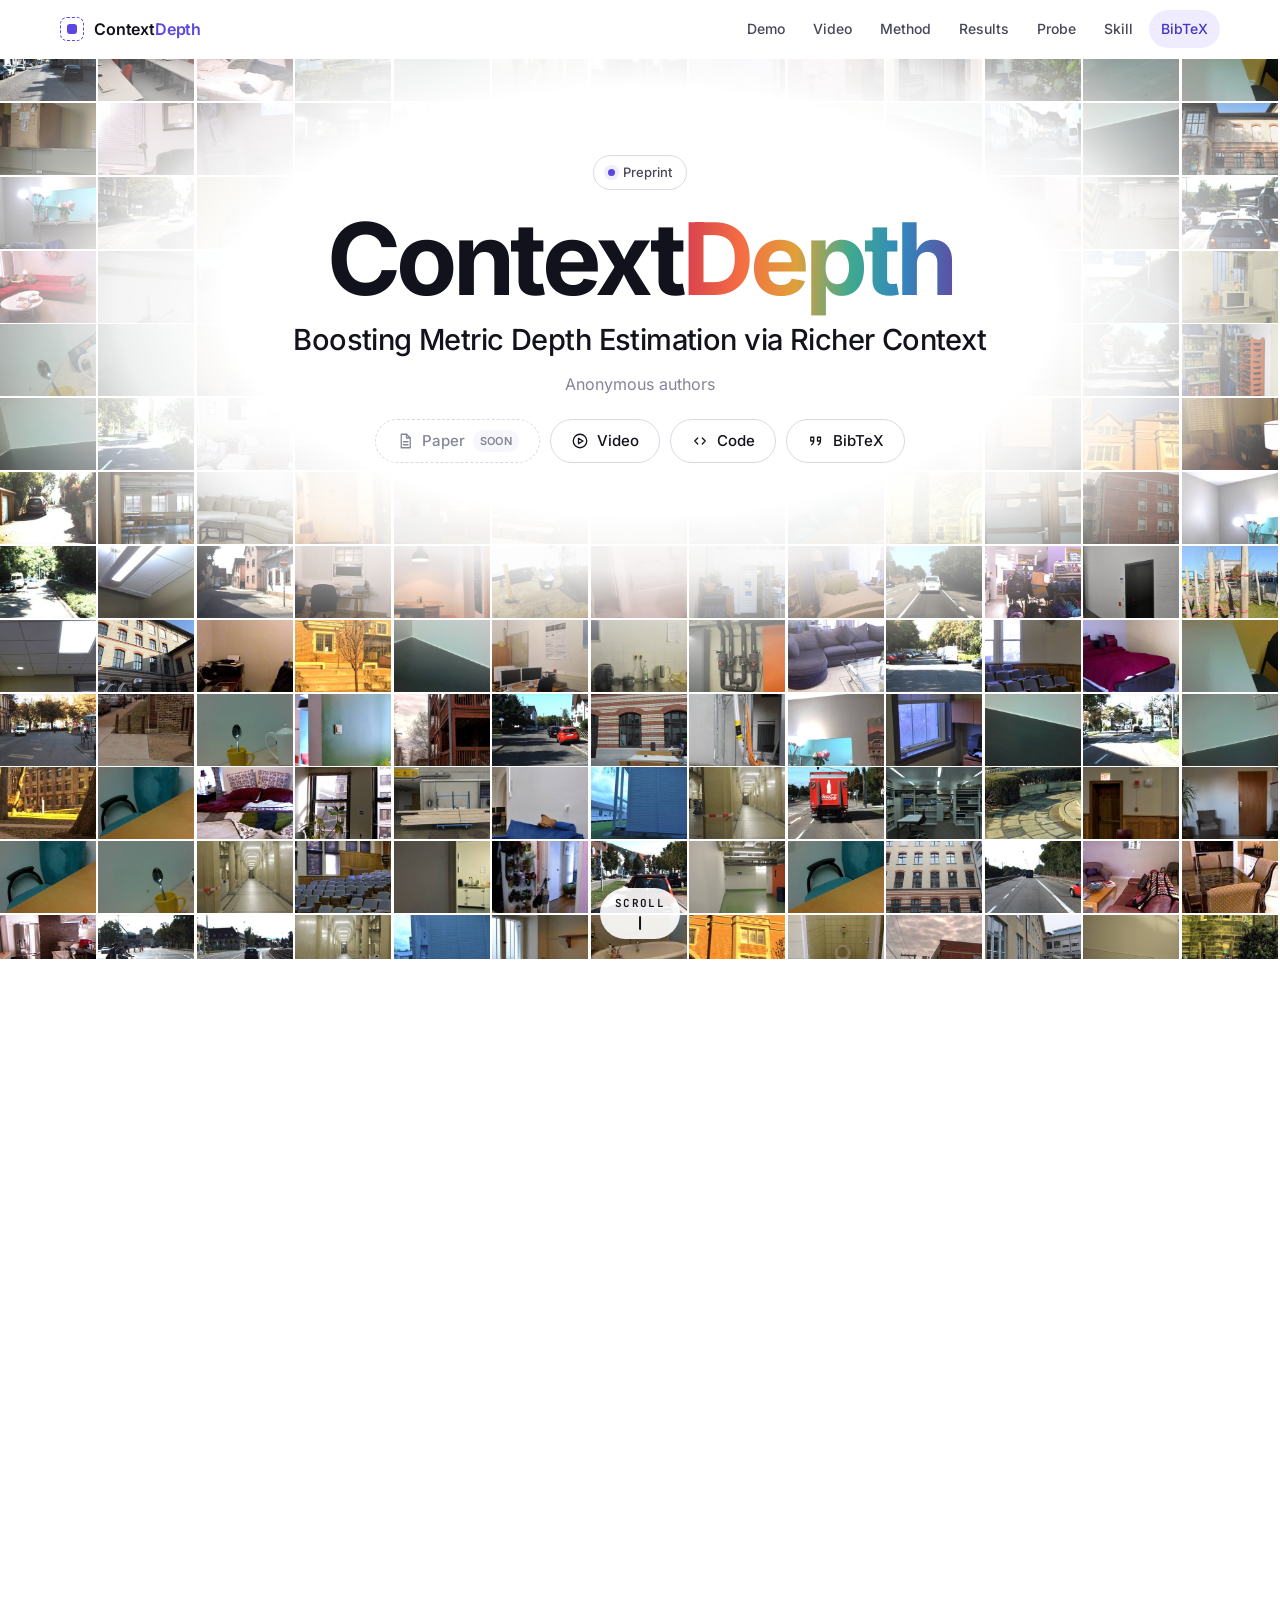
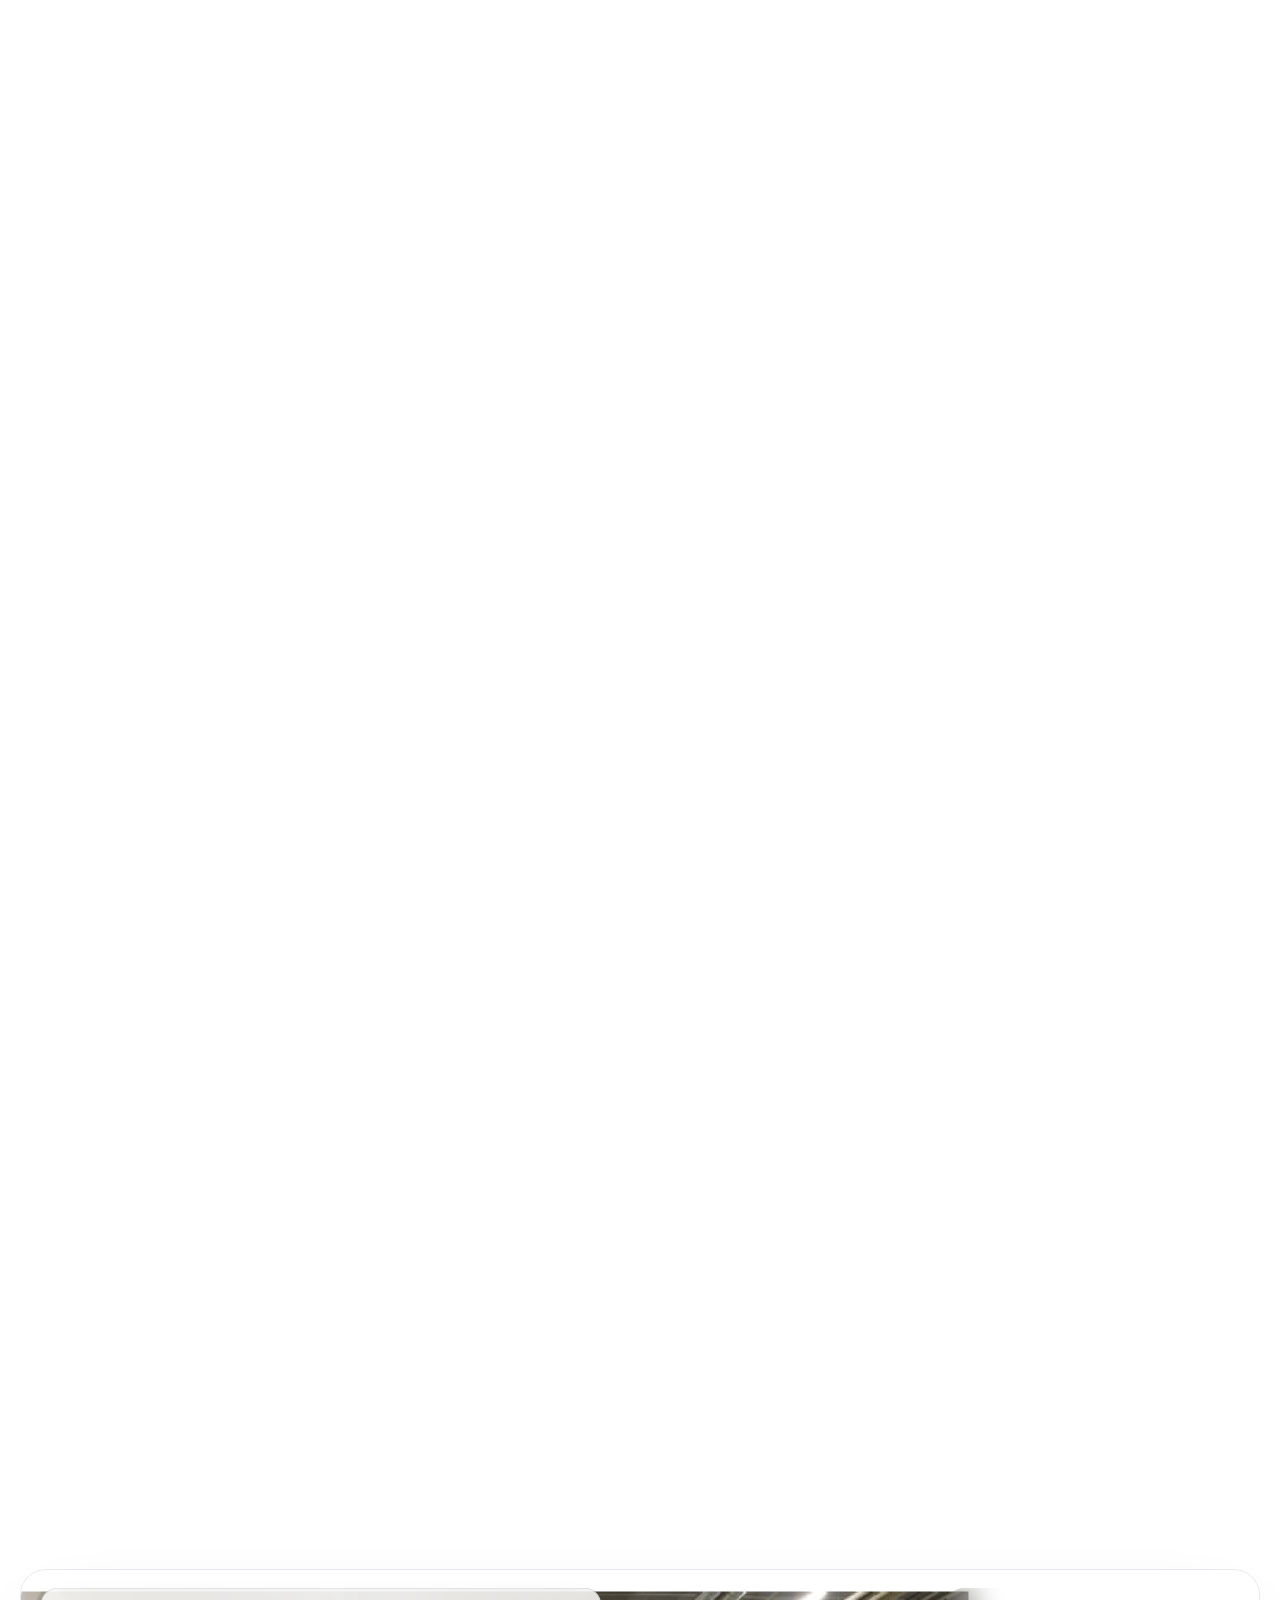
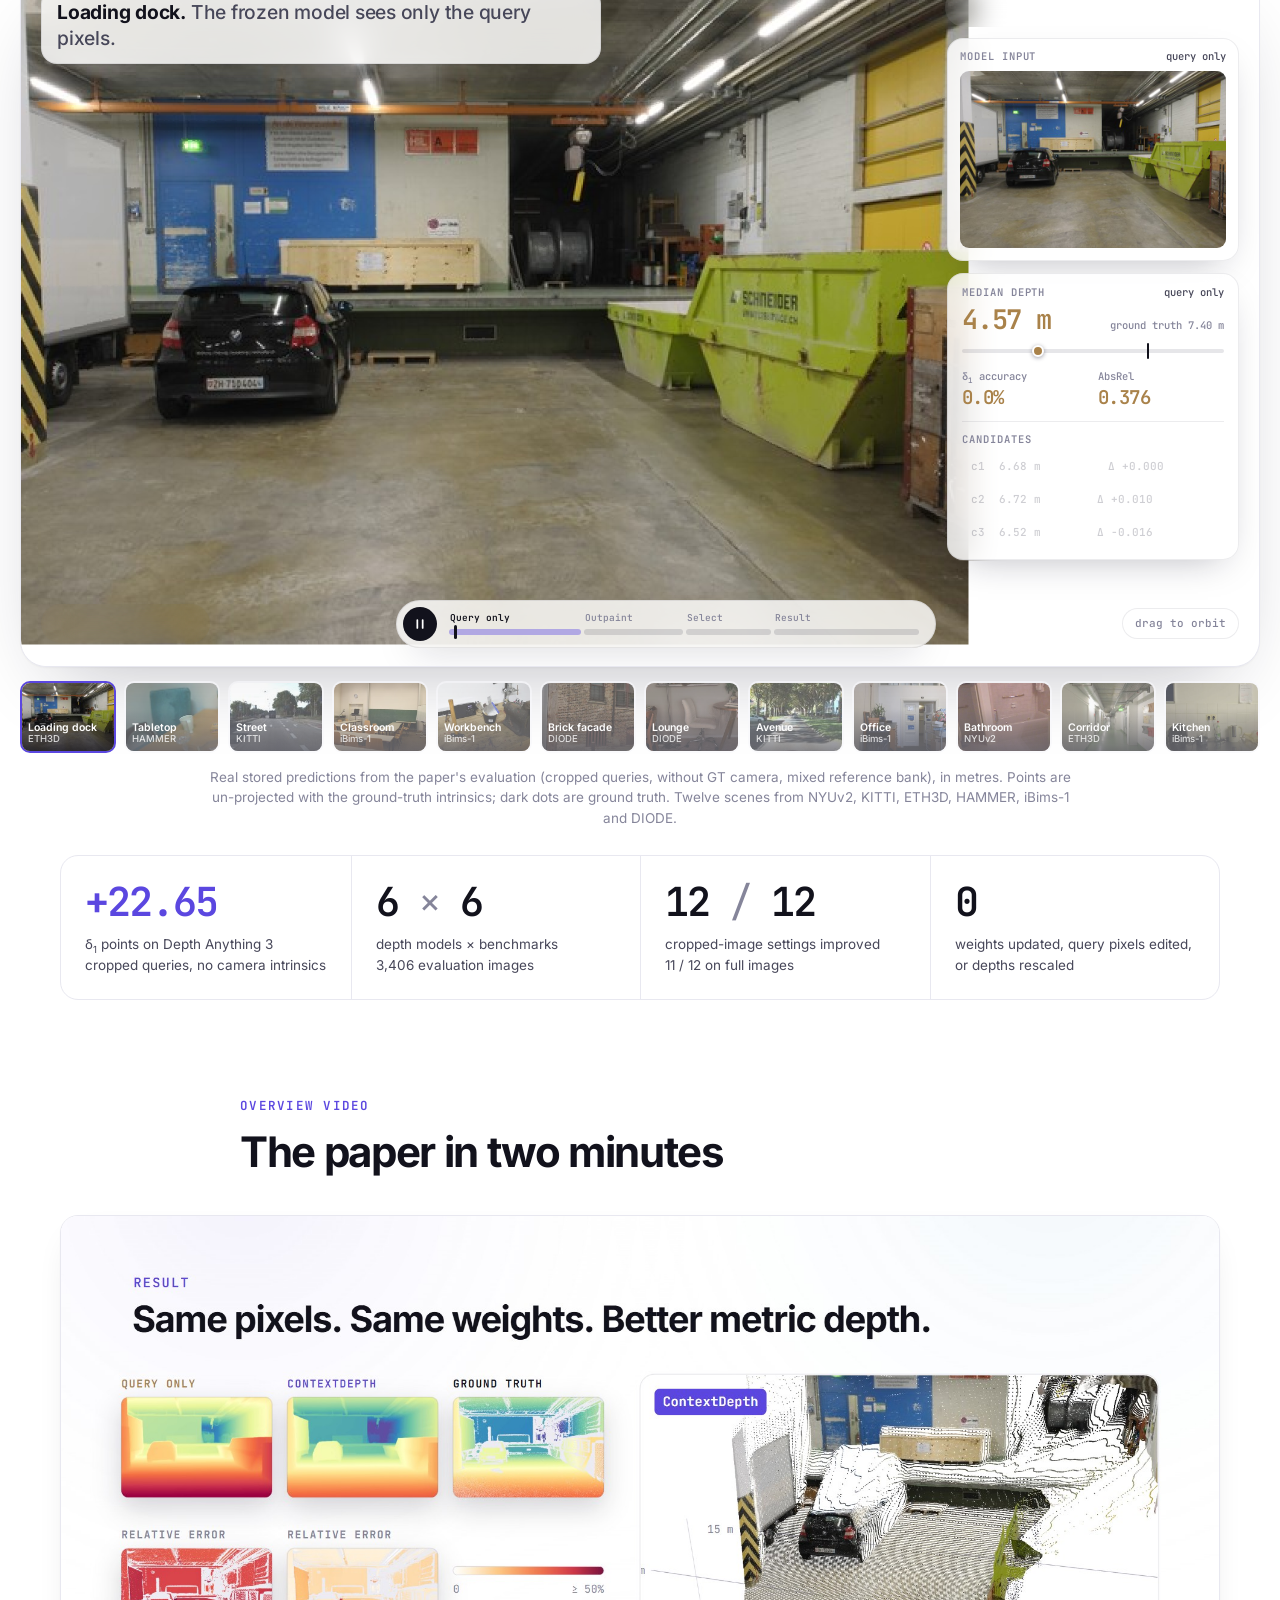
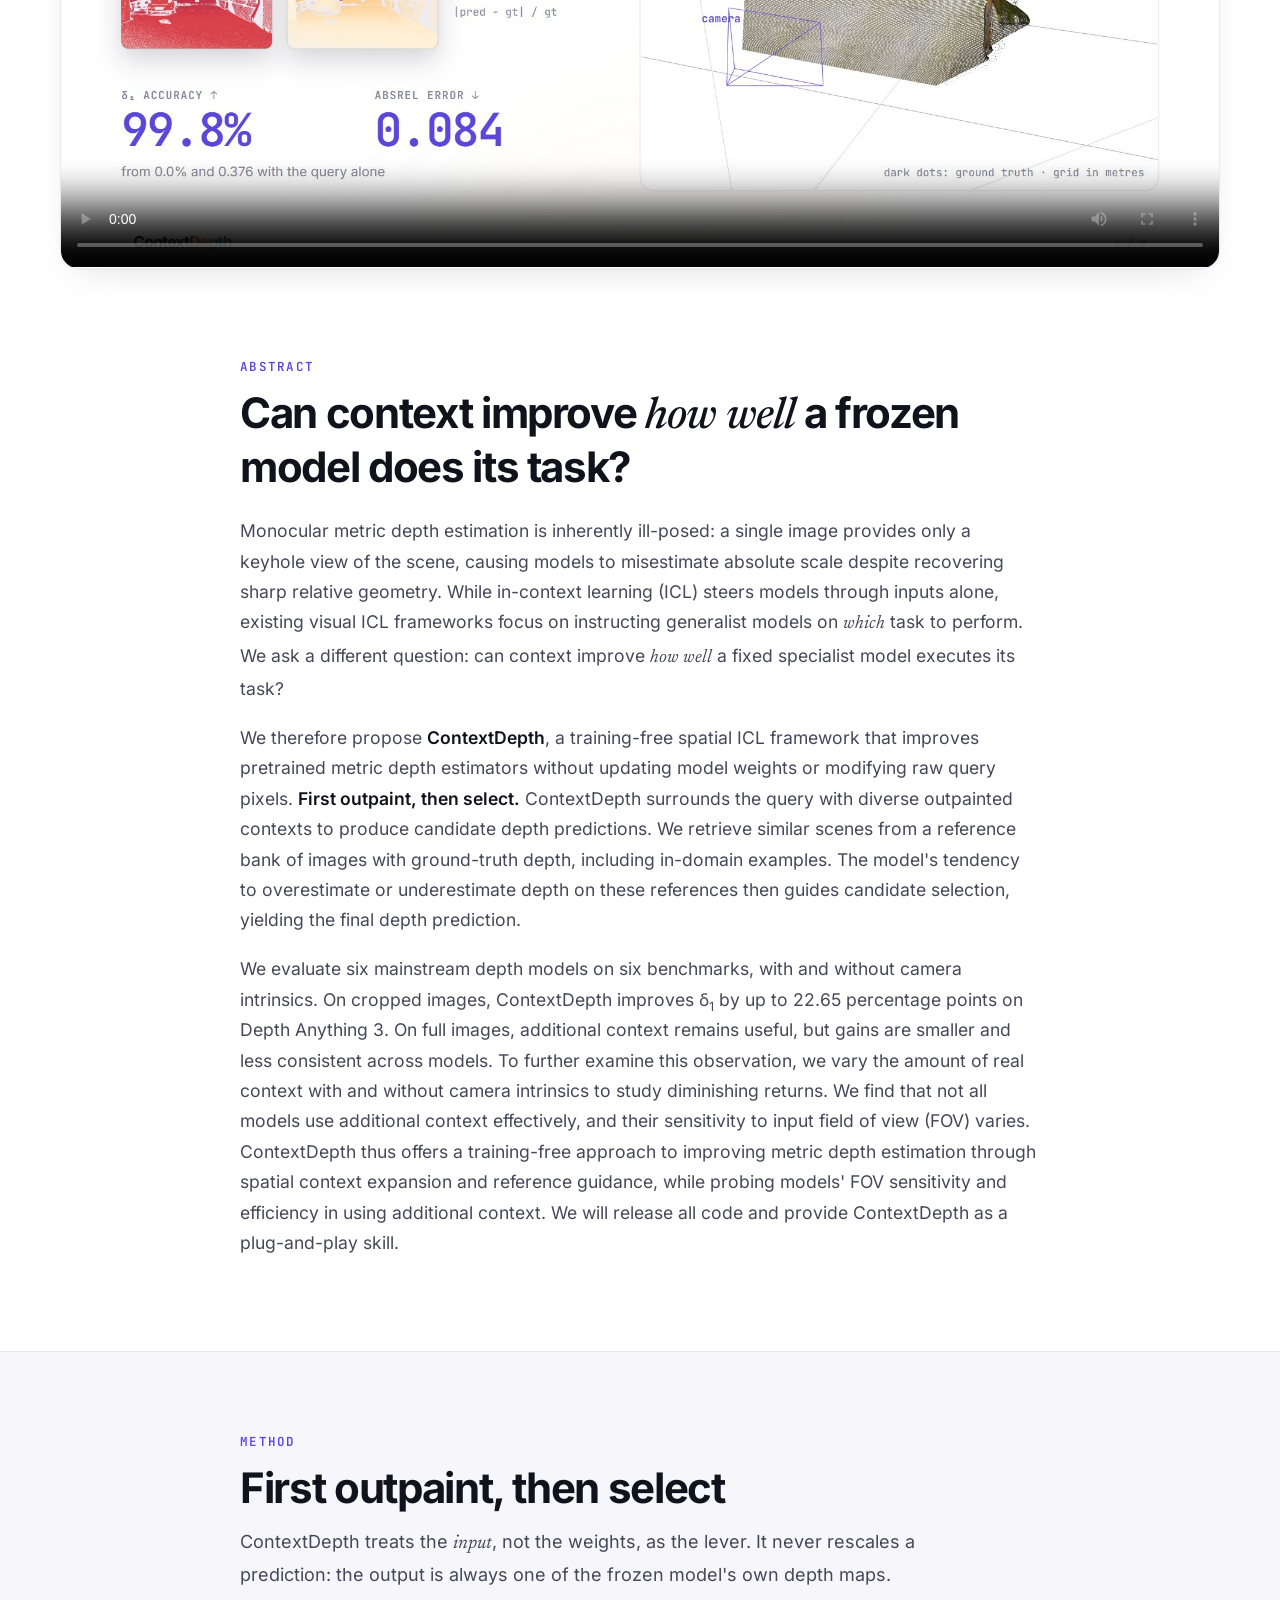
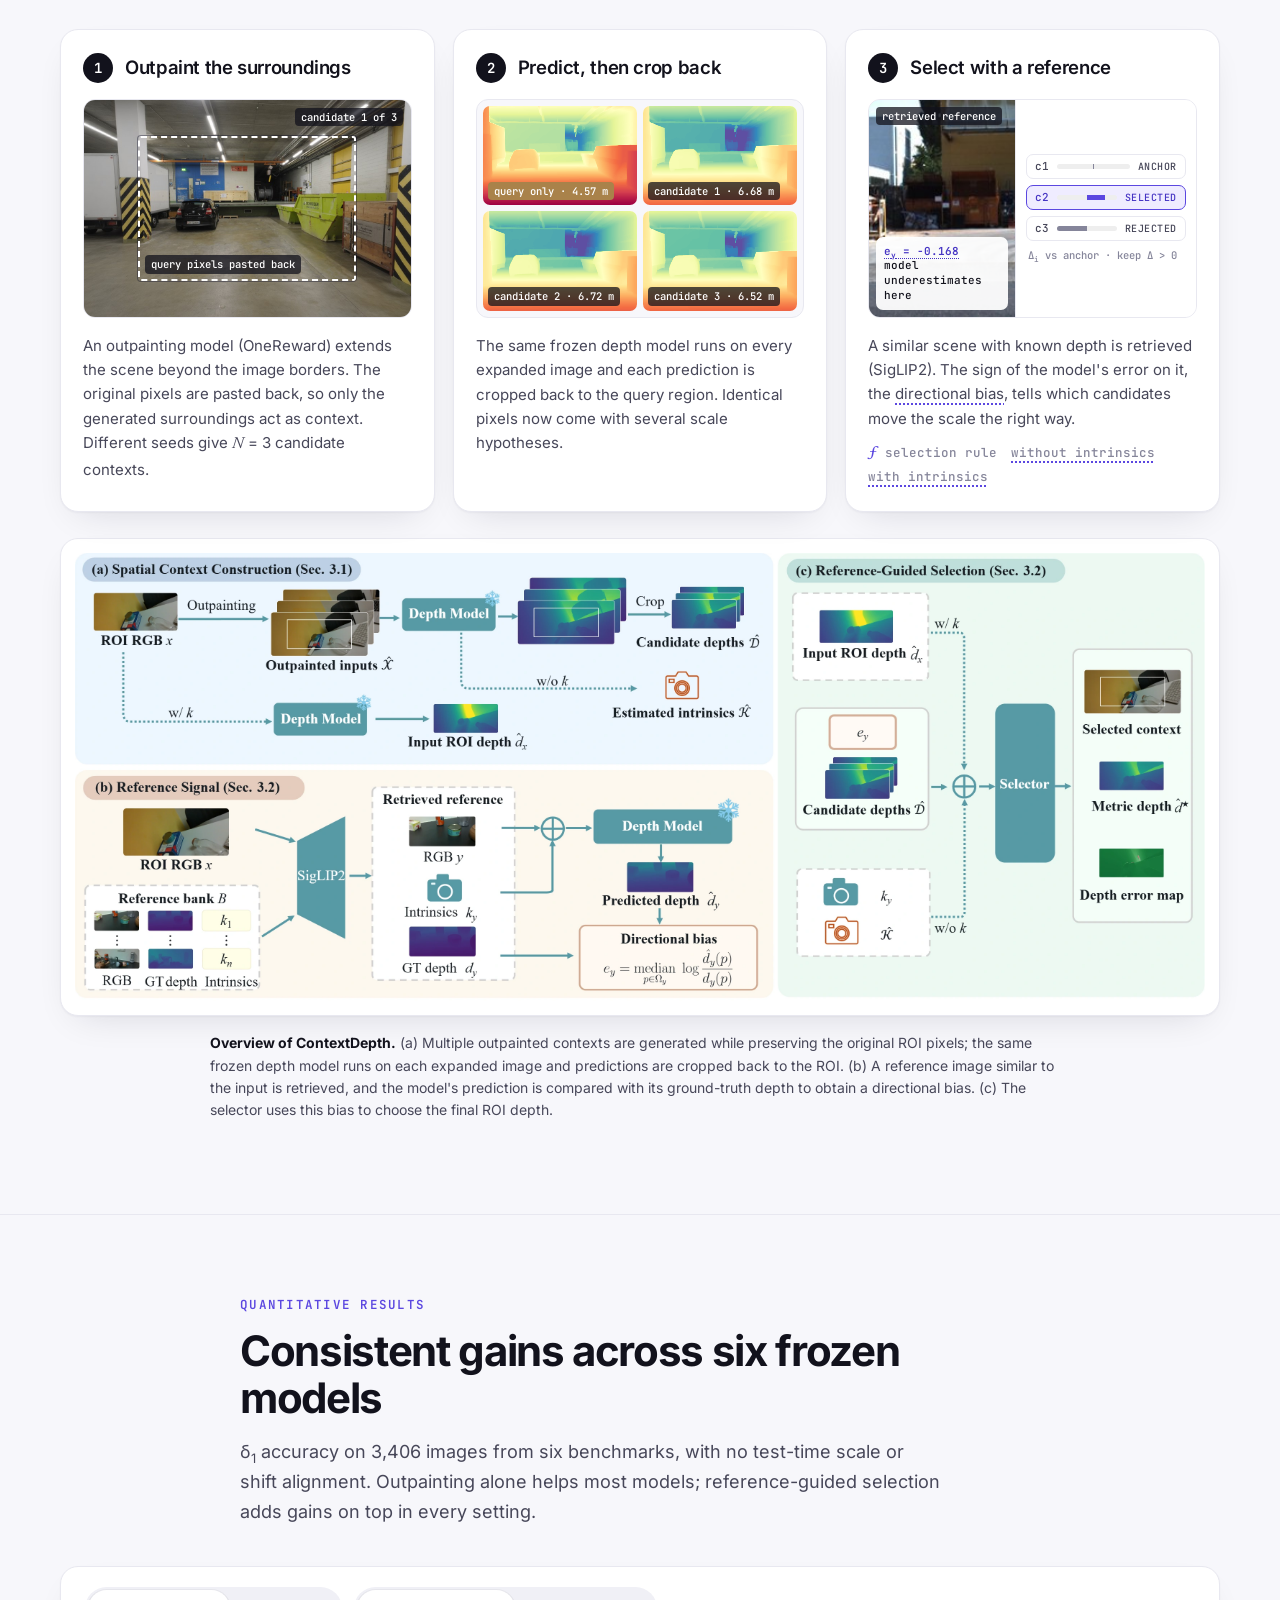
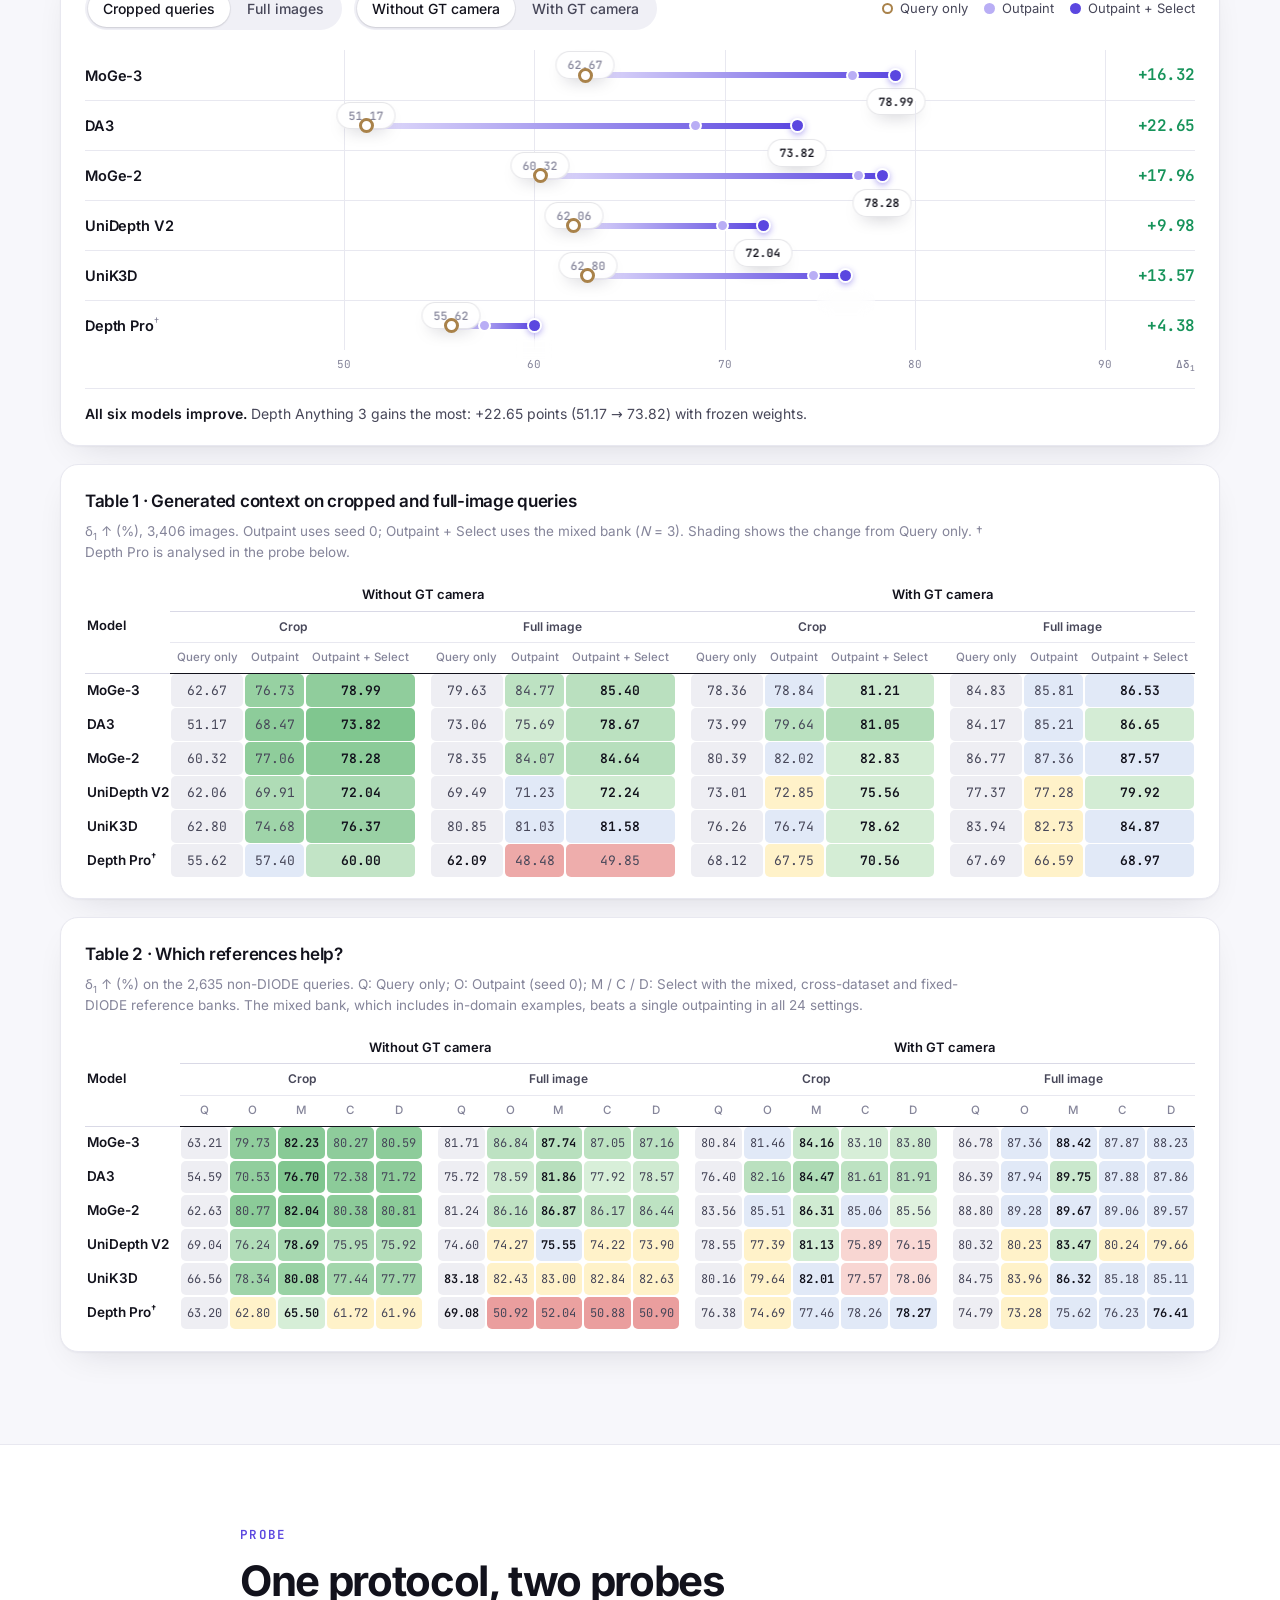
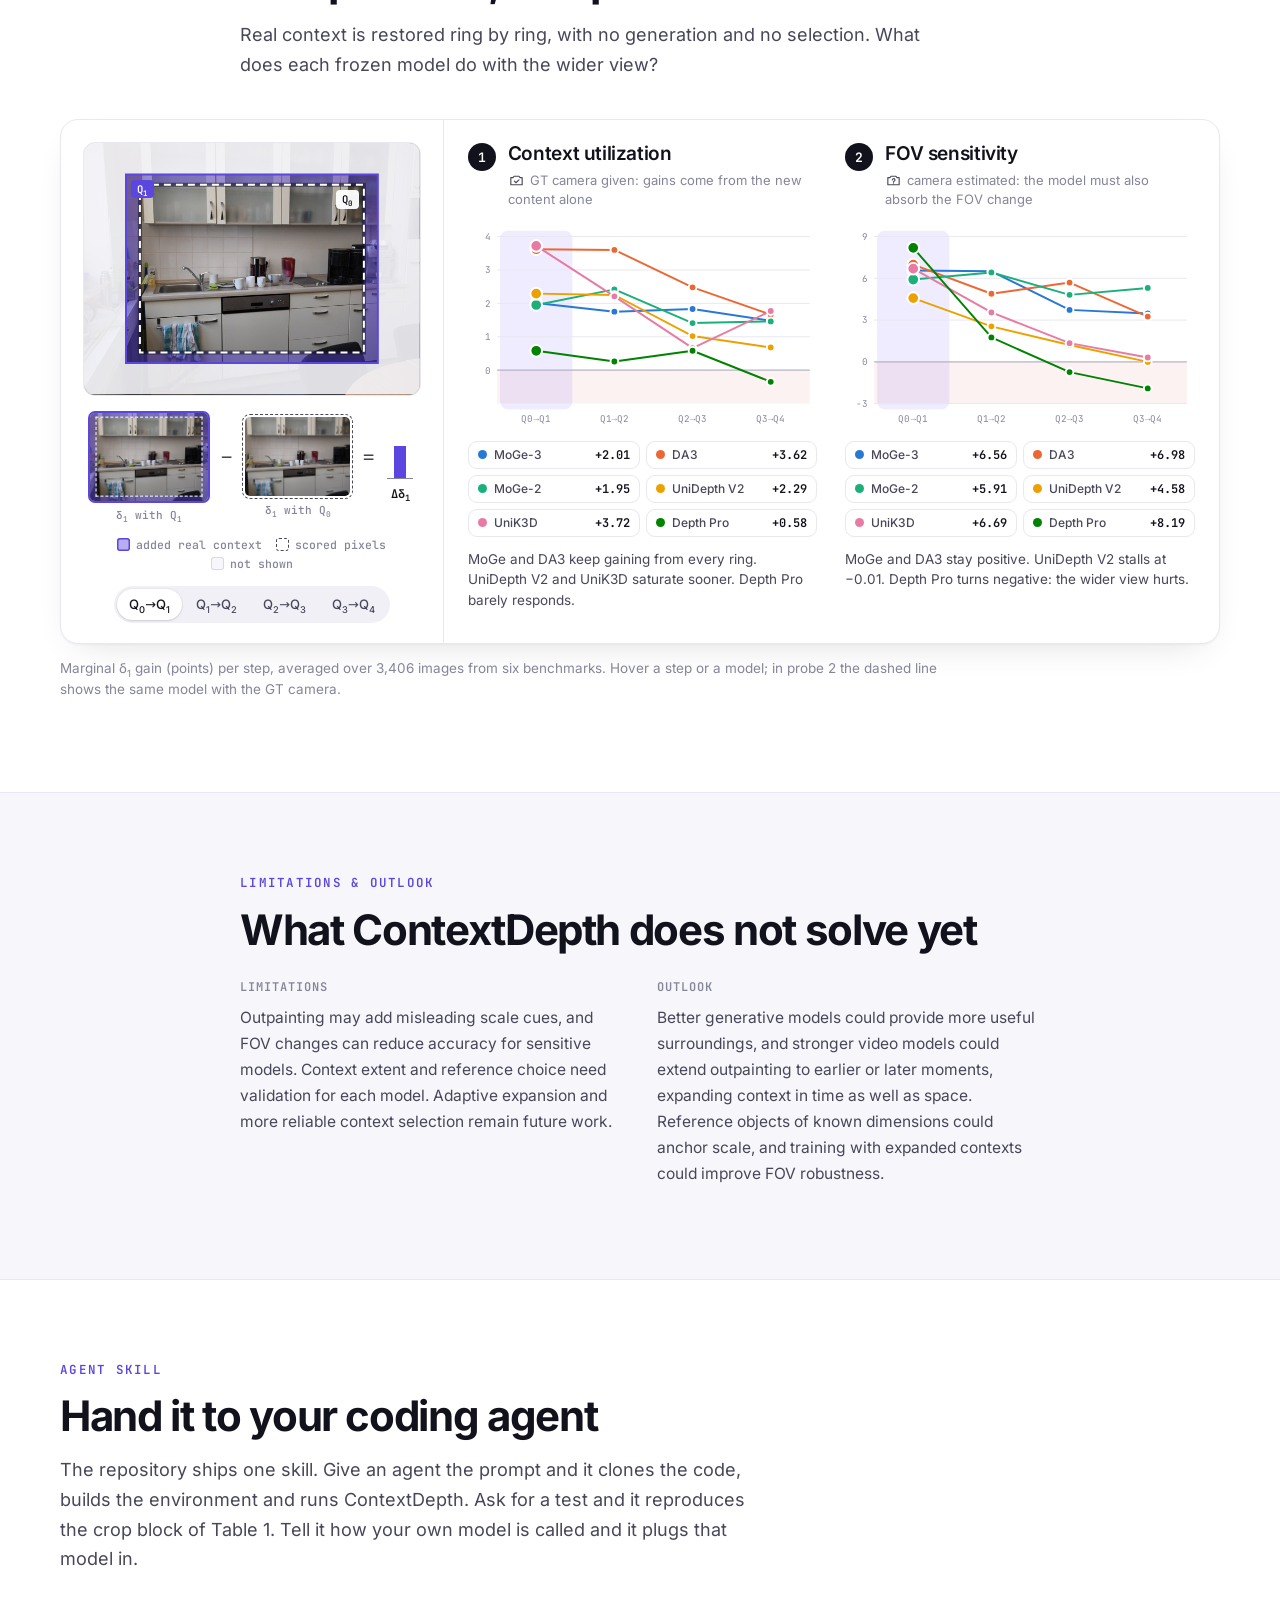
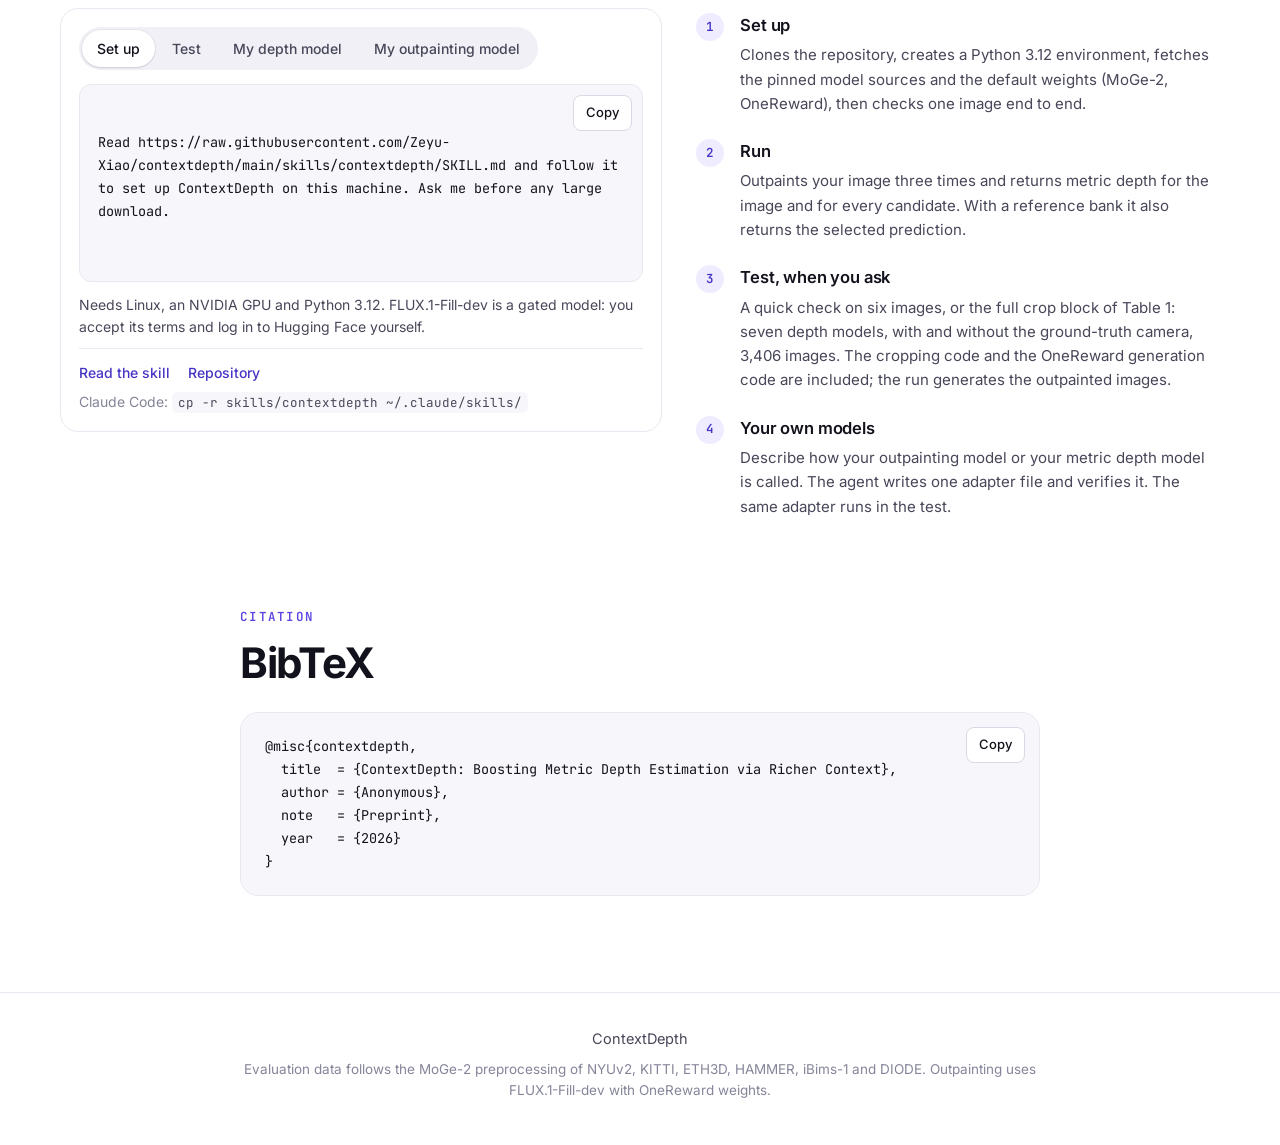
==== commit a2aac7e5: "Image wall: larger tiles, spotlight example, eased scrolling, shorter intro" ====
--- a/index.html
+++ b/index.html
@@ -21,7 +21,7 @@
 <link rel="apple-touch-icon" href="static/images/apple-touch-icon.png">
 <!-- Fonts are served from static/fonts: the page makes no request to any other host. -->
 <link rel="stylesheet" href="static/css/fonts.css?v=28e9a4ce">
-<link rel="stylesheet" href="static/css/style.css?v=b9f60dcc">
+<link rel="stylesheet" href="static/css/style.css?v=fe85aa7d">
 </head>
 <body>
 <noscript><p style="margin:0;padding:12px 16px;background:#fff6e5;color:#5a4300;font:14px/1.5 system-ui,sans-serif;text-align:center">The interactive figures on this page need JavaScript. The video, method and tables are still readable below.</p></noscript>
@@ -47,7 +47,7 @@
 <main id="top">
 
 <!-- ───────────────────────────── Wall (hero) ───────────────────────────── -->
-<!-- Scroll-driven: queries -> outpainted context -> query-only depth -> ContextDepth -> ground truth -> 3D -->
+<!-- Scroll-driven, four steps: the query -> outpainted context -> depth (query only, ContextDepth, ground truth) -> point clouds -->
 <section class="wall" id="wall" aria-label="Wall of evaluation queries on which ContextDepth improves the frozen model">
   <div class="wall-pin" id="wall-pin">
     <canvas id="wall-canvas"></canvas>
@@ -73,14 +73,18 @@
       </div>
     </div>
 
-    <p class="wall-cap glass" id="wall-cap" aria-live="polite"></p>
-    <ol class="wall-rail glass" id="wall-rail" aria-hidden="true"></ol>
+    <ol class="wall-rail" id="wall-rail" aria-hidden="true"></ol>
     <div class="wall-sweep" id="wall-sweep" aria-hidden="true"><span class="sw-l"></span><span class="sw-r"></span></div>
-    <div class="wall-card glass" id="wall-card" hidden>
+    <!-- Spotlight: one image shown large in the state the wall is in, with the step spelled out. -->
+    <div class="wall-card" id="wall-card" aria-live="polite">
+      <p class="wc-kicker" id="wall-kicker"></p>
+      <p class="wc-title" id="wall-title"></p>
       <canvas id="wall-card-canvas"></canvas>
       <div class="wall-card-meta" id="wall-card-meta"></div>
+      <p class="wc-note" id="wall-note"></p>
     </div>
     <div class="wall-scroll" id="wall-scroll" aria-hidden="true"><span>Scroll</span><i></i></div>
+    <button class="wall-skip" id="wall-skip" type="button">Skip intro<svg viewBox="0 0 24 24" aria-hidden="true"><path d="M6 9l6 6 6-6"/></svg></button>
   </div>
 </section>
 
@@ -569,6 +573,6 @@
 <script src="static/wall/wall.js?v=8f9fa0c8"></script>
 <script src="static/js/depth.js?v=be268150"></script>
 <script src="static/js/cloud.js?v=b09923f0"></script>
-<script src="static/js/app.js?v=e311879e"></script>
+<script src="static/js/app.js?v=341904c0"></script>
 </body>
 </html>
--- a/static/css/style.css
+++ b/static/css/style.css
@@ -123,7 +123,7 @@
 .pane-label em { font: 500 12px/1 var(--mono); color: var(--ink-3); font-style: normal; white-space: nowrap; }
 
 /* ── Wall (hero) ─────────────────────────────────── */
-.wall { position: relative; height: 860vh; }
+.wall { position: relative; height: 520vh; }
 .wall-pin { position: sticky; top: 0; height: 100vh; height: 100svh; overflow: hidden; background: #fff; }
 #wall-canvas { position: absolute; inset: 0; width: 100%; height: 100%; }
 .wall-veil { position: absolute; inset: 0; pointer-events: none; background: radial-gradient(ellipse 60% 44% at 50% 27%, #fff 0%, #fff 54%, rgba(255, 255, 255, .9) 68%, rgba(255, 255, 255, 0) 100%); }
@@ -134,45 +134,57 @@
 .wall-hero .authors { margin-top: 12px; }
 .wall-hero .lede { margin-top: 16px; max-width: 640px; font-size: 16.5px; line-height: 1.55; }
 .wall-hero .actions { margin-top: 22px; }
-.wall-cap {
-  position: absolute; left: 22px; top: 76px; max-width: min(540px, calc(100% - 44px)); margin: 0; padding: 13px 17px 14px; pointer-events: none;
-  font-size: clamp(16px, 1.45vw, 20px); line-height: 1.36; letter-spacing: -.012em; font-weight: 500; color: var(--ink-2); opacity: 0; transition: opacity .35s;
-}
-.wall-cap b { color: var(--ink); font-weight: 650; }
-.wall-cap small { display: block; margin-top: 7px; font: 500 11.5px/1.45 var(--mono); letter-spacing: 0; color: var(--ink-3); }
-.wall-rail { position: absolute; right: 20px; top: 50%; transform: translateY(-50%); margin: 0; padding: 14px 16px; list-style: none; display: flex; flex-direction: column; gap: 11px; opacity: 0; transition: opacity .35s; pointer-events: none; }
+.wall-rail { position: absolute; right: 18px; top: 50%; transform: translateY(-50%); margin: 0; padding: 14px 16px; list-style: none; display: flex; flex-direction: column; gap: 11px; opacity: 0; transition: opacity .35s; pointer-events: none; border-radius: 14px; background: rgba(255, 255, 255, .94); box-shadow: 0 10px 30px -14px rgba(18, 18, 40, .45), 0 0 0 1px rgba(18, 18, 40, .06); }
 .wall-rail li { display: flex; align-items: center; gap: 9px; font: 500 11.5px/1 var(--mono); color: var(--ink-3); transition: color .3s; }
 .wall-rail i { width: 7px; height: 7px; border-radius: 50%; background: var(--line-2); transition: background .3s, transform .3s; }
 .wall-rail li.on { color: var(--ink); font-weight: 600; }
 .wall-rail li.on i { background: var(--accent); transform: scale(1.5); }
-.wall-sweep { position: absolute; top: 0; bottom: 0; width: 3px; margin-left: -1.5px; background: #fff; box-shadow: 0 0 0 1px rgba(18, 18, 40, .35), 0 0 26px rgba(18, 18, 40, .4); opacity: 0; pointer-events: none; transition: opacity .2s; }
-.wall-sweep span { position: absolute; top: 50%; margin-top: -16px; font: 600 12.5px/1 var(--mono); color: #fff; padding: 9px 12px; border-radius: 8px; white-space: nowrap; box-shadow: 0 8px 20px -8px rgba(18, 18, 40, .55); }
+.wall-sweep { position: absolute; left: 0; top: 0; bottom: 0; width: 3px; margin-left: -1.5px; background: #fff; box-shadow: 0 0 0 1px rgba(18, 18, 40, .35), 0 0 26px rgba(18, 18, 40, .4); opacity: 0; pointer-events: none; transition: opacity .2s; will-change: transform; }
+.wall-sweep span { position: absolute; top: 74px; font: 600 12.5px/1 var(--mono); color: #fff; padding: 9px 12px; border-radius: 8px; white-space: nowrap; box-shadow: 0 8px 20px -8px rgba(18, 18, 40, .55); }
 .wall-sweep .sw-l { right: 14px; background: var(--accent); }
 .wall-sweep .sw-r { left: 14px; background: var(--base); }
 .wall-sweep.s2 .sw-l { background: var(--ink); }
 .wall-sweep.s2 .sw-r { background: var(--accent); }
-.wall-card { position: absolute; z-index: 6; width: min(322px, 86vw); padding: 9px 9px 10px; pointer-events: none; }
-.wall-card.depth { width: min(486px, 94vw); }
-.wall-card.cloud { width: min(560px, 94vw); }
-.wall-card canvas { display: block; width: 100%; height: auto; border-radius: 9px; background: var(--tint); }
-.wall-card-meta { margin-top: 8px; padding: 0 3px; font: 500 11.5px/1.5 var(--mono); color: var(--ink-2); }
+/* Spotlight card: solid, so nothing has to be blurred behind it while the wall animates. */
+.wall-card {
+  --cw: 500px; --ar: 1.3333;
+  position: absolute; z-index: 6; left: 50%; top: calc(50% + 22px); width: min(var(--cw), 92vw, calc((100svh - 318px) * var(--ar)));
+  transform: translate(-50%, -50%) scale(.97); padding: 16px 16px 14px; border-radius: 18px; background: #fff; pointer-events: none;
+  box-shadow: 0 30px 80px -30px rgba(18, 18, 40, .55), 0 0 0 1px rgba(18, 18, 40, .07); opacity: 0; transition: opacity .35s, transform .35s, width .35s;
+}
+.wall-card.on { opacity: 1; transform: translate(-50%, -50%); }
+.wall-card.m-depth { --cw: 800px; --ar: 4.17; }
+.wall-card.m-cloud { --cw: 760px; --ar: 2.71; }
+.wc-kicker { margin: 0 2px; font: 600 11.5px/1 var(--mono); letter-spacing: .09em; text-transform: uppercase; color: var(--accent); }
+.wc-title { margin: 9px 2px 12px; font-size: clamp(19px, 2vw, 25px); line-height: 1.18; letter-spacing: -.022em; font-weight: 650; color: var(--ink); }
+.wall-card canvas { display: block; width: 100%; height: auto; border-radius: 10px; background: var(--tint); }
+.wall-card-meta { margin-top: 9px; padding: 0 2px; font: 500 12px/1.5 var(--mono); color: var(--ink-2); }
+.wall-card-meta p { margin: 0; }
 .wall-card-meta b { color: var(--ink); font-weight: 600; }
 .wall-card-meta .up { color: var(--good); font-weight: 600; }
-.wall-card-meta .tri { display: grid; grid-template-columns: repeat(3, 1fr); gap: 6px; margin: -2px 0 6px; text-align: center; color: var(--ink-3); font-size: 10.5px; }
-.wall-card-meta .tri.one { grid-template-columns: 1fr; text-align: left; }
-.wall-card-meta .tri.two { grid-template-columns: 1fr 1fr; }
-.wall-scroll { position: absolute; left: 50%; bottom: 20px; transform: translateX(-50%); display: flex; flex-direction: column; align-items: center; gap: 7px; padding: 10px 15px 9px; border-radius: 999px; pointer-events: none; font: 600 11px/1 var(--mono); letter-spacing: .12em; text-transform: uppercase; color: var(--ink); background: rgba(255, 255, 255, .9); box-shadow: 0 10px 24px -10px rgba(18, 18, 40, .45); }
+.wall-card-meta .tri { display: grid; gap: 10px; margin: -2px 0 8px; text-align: center; font-size: 11.5px; color: var(--line-2); }
+.wall-card-meta .tri.n3 { grid-template-columns: repeat(3, 1fr); }
+.wall-card-meta .tri.n2 { grid-template-columns: 1fr 1fr; }
+.wall-card-meta .tri span { transition: color .3s; }
+.wall-card-meta .tri span.on { color: var(--ink); font-weight: 600; }
+.wc-note { margin: 8px 2px 0; font-size: 13.5px; line-height: 1.5; color: var(--ink-3); }
+.wall-skip { position: absolute; z-index: 7; right: 18px; bottom: 20px; display: inline-flex; align-items: center; gap: 6px; height: 36px; padding: 0 12px 0 15px; border-radius: 999px; border: 1px solid var(--line-2); background: rgba(255, 255, 255, .96); color: var(--ink-2); font-size: 13px; font-weight: 500; box-shadow: 0 10px 24px -12px rgba(18, 18, 40, .45); opacity: 0; pointer-events: none; transition: opacity .3s, color .2s, border-color .2s; }
+.wall-skip.on { opacity: 1; pointer-events: auto; }
+.wall-skip:hover { color: var(--ink); border-color: var(--ink); }
+.wall-skip svg { width: 16px; height: 16px; fill: none; stroke: currentColor; stroke-width: 2; stroke-linecap: round; stroke-linejoin: round; }.wall-scroll { position: absolute; left: 50%; bottom: 20px; transform: translateX(-50%); display: flex; flex-direction: column; align-items: center; gap: 7px; padding: 10px 15px 9px; border-radius: 999px; pointer-events: none; font: 600 11px/1 var(--mono); letter-spacing: .12em; text-transform: uppercase; color: var(--ink); background: rgba(255, 255, 255, .9); box-shadow: 0 10px 24px -10px rgba(18, 18, 40, .45); }
 .wall-scroll i { width: 2px; height: 14px; border-radius: 1px; background: var(--ink); animation: wall-bob 1.4s ease-in-out infinite; }
 @keyframes wall-bob { 0%, 100% { transform: translateY(-2px); opacity: .4; } 50% { transform: translateY(3px); opacity: 1; } }
 .stage-sec { padding: 30px 0 0; }
 .stage-sec .wrap-stage { margin-top: 0; }
 @media (max-width: 760px) {
   .wall-rail { display: none; }
-  .wall-cap { top: 68px; left: 12px; max-width: calc(100% - 24px); }
+  .wall-card { padding: 13px 12px 12px; top: calc(50% + 14px); }
+  .wc-note { font-size: 12.5px; }
   .wall-hero { padding-top: 22px; }
   .wall-hero .lede { display: none; }
   .wall-veil { background: radial-gradient(ellipse 110% 46% at 50% 24%, #fff 0%, #fff 56%, rgba(255, 255, 255, .9) 70%, rgba(255, 255, 255, 0) 100%); }
 }
+@media (max-width: 1180px) { .wall-rail { display: none; } }
 @media (prefers-reduced-motion: reduce) { .wall-scroll i { animation: none; } }
 
 /* ── Demo stage ──────────────────────────────────── */
